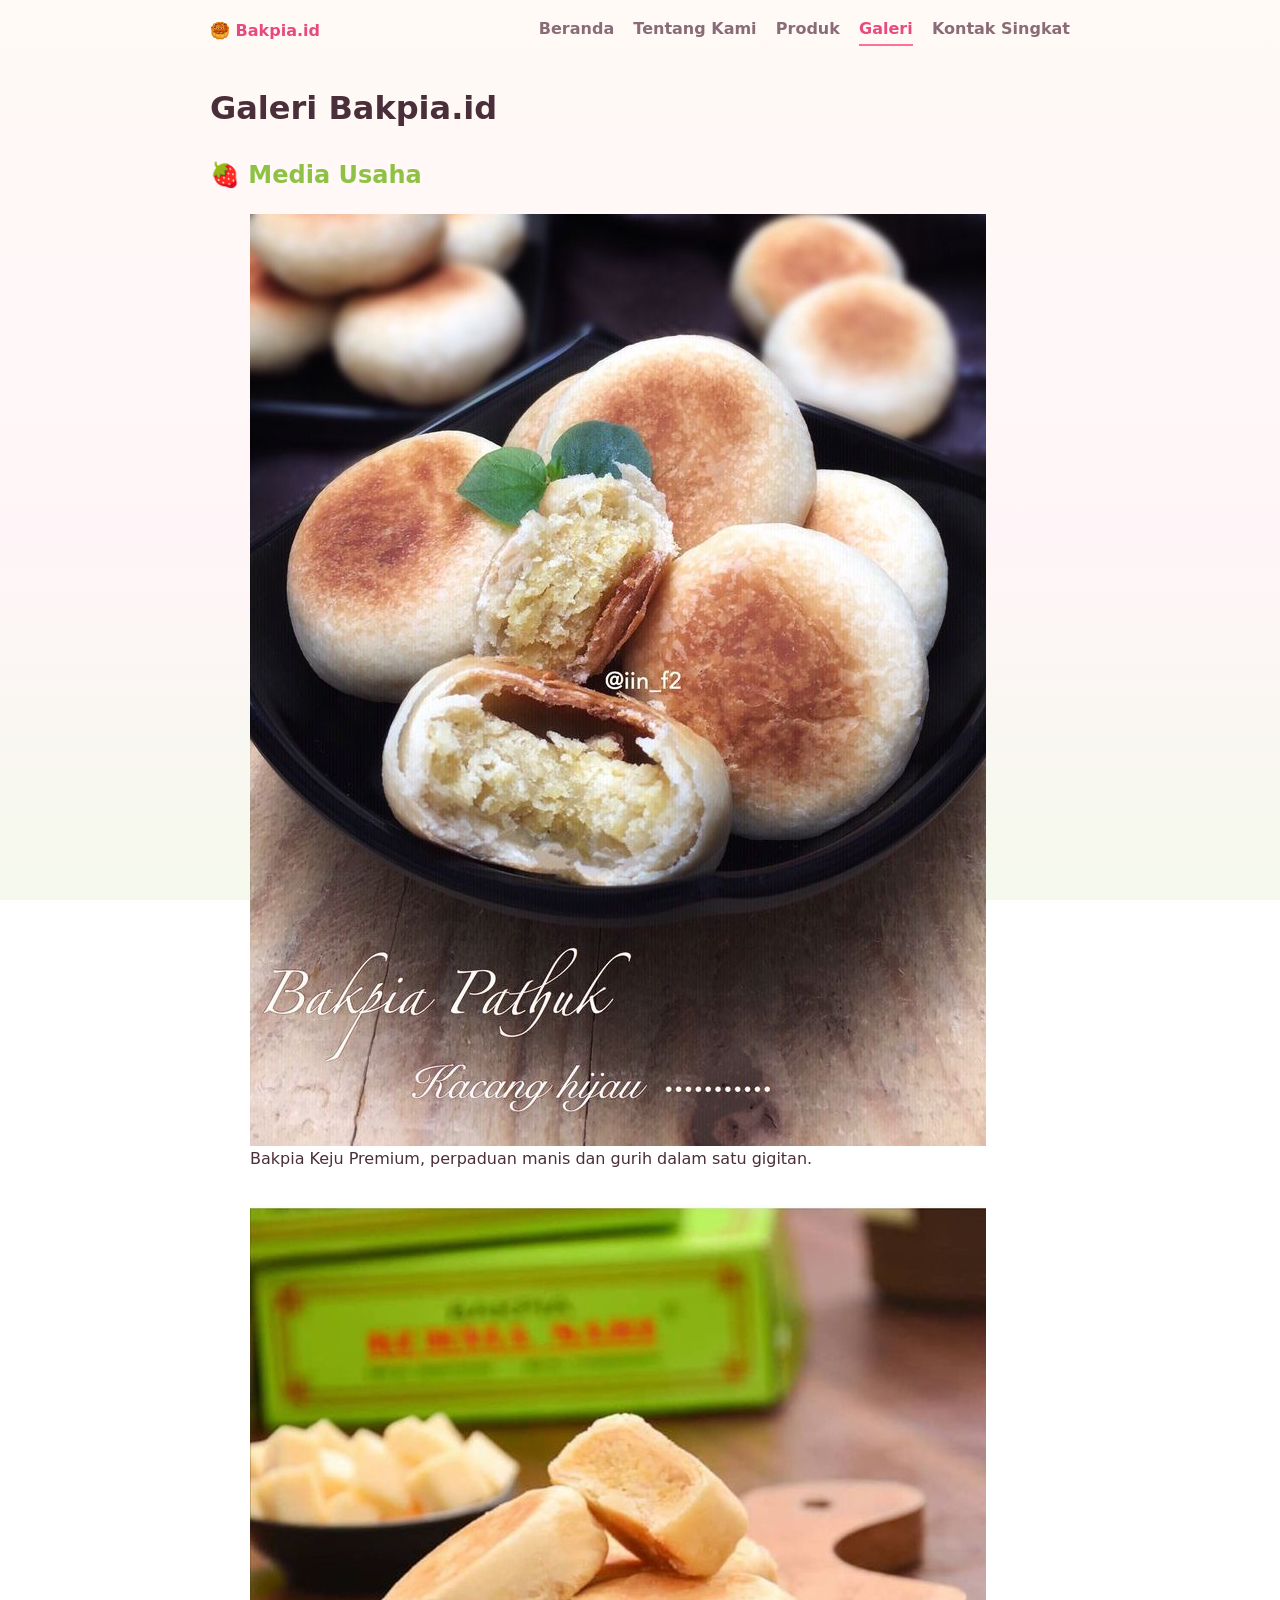
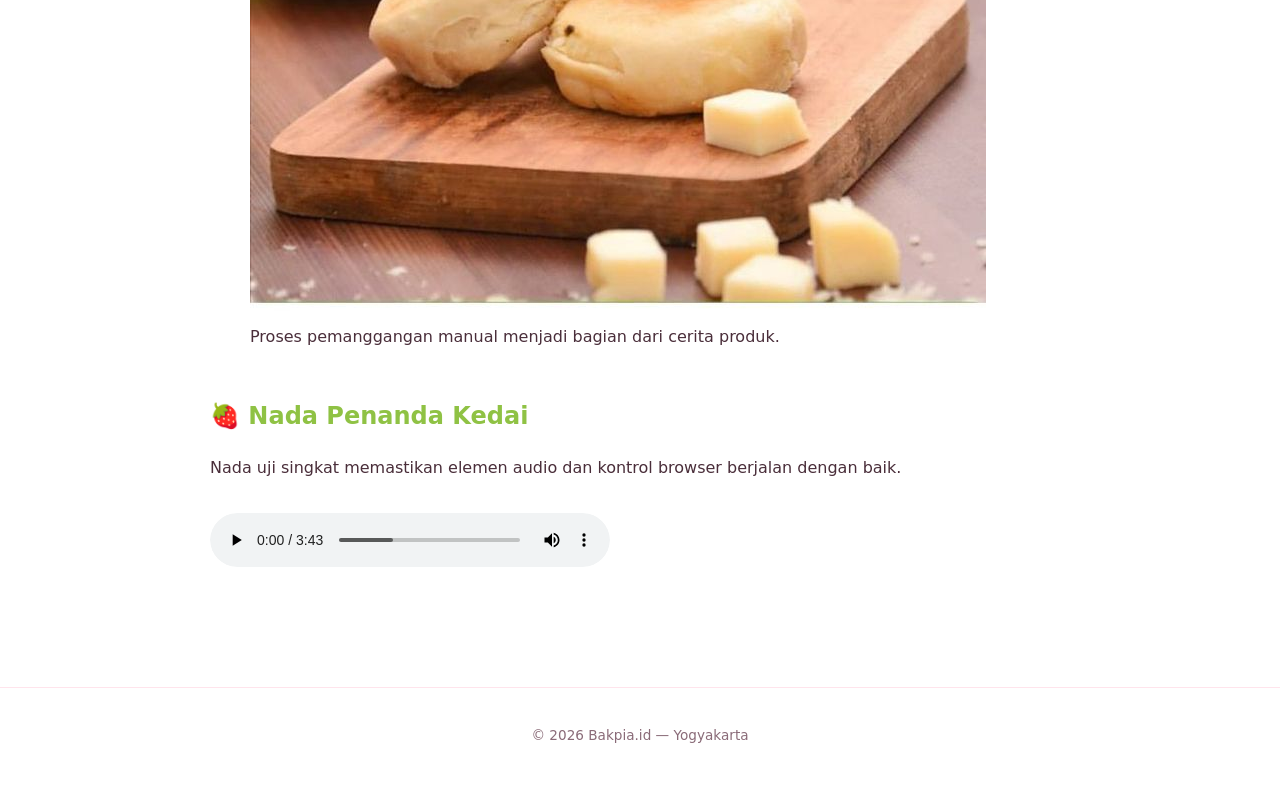
==== galeri.html @ c1c358f6 "p03" ====
<!doctype html>
<html lang="id">
  <head>
    <meta charset="utf-8" />
    <meta name="viewport" content="width=device-width, initial-scale=1" />
    <title>Galeri — Bakpia.id</title>
    <link rel="stylesheet" href="css/style.css" />
  </head>
  <body>
    <header>
      <a href="index.html" class="brand">🥮 Bakpia.id</a>
      <nav>
        <a href="index.html">Beranda</a>
        <a href="tentang.html">Tentang Kami</a>
        <a href="produk.html">Produk</a>
        <a href="galeri.html" class="aktif">Galeri</a>
        <a href="index.html#kontak-singkat">Kontak Singkat</a>
      </nav>
    </header>

    <main>
      <h1>Galeri Bakpia.id</h1>
      
      <section aria-labelledby="media-title">
        <h2 id="media-title">Media Usaha</h2>
        <div class="gallery-list">
         
          <figure class="media-card">
            <img 
              src="img/Bakpia Keju.jpg" 
              srcset="img/Bakpia Keju.jpg 480w, img/Bakpia Keju.jpg 800w"
              sizes="(max-width: 600px) 480px, 800px"
              alt="Bakpia Keju Premium dengan taburan keju melimpah" 
            />
            <figcaption>Bakpia Keju Premium, perpaduan manis dan gurih dalam satu gigitan.</figcaption>
          </figure>

          <figure class="media-card">
            <img src="img/Bakpia Kacang Hijau.jpg" alt="Bakpia varian keju dan kacang hijau" />
            <figcaption>Proses pemanggangan manual menjadi bagian dari cerita produk.</figcaption>
          </figure>

        </div>
      </section>

      <section aria-labelledby="audio-title">
        <h2 id="audio-title">Nada Penanda Kedai</h2>
        <p id="audio-note">Nada uji singkat memastikan elemen audio dan kontrol browser berjalan dengan baik.</p>
        <audio controls aria-describedby="audio-note" src="audio/M..mp3">
        </audio>
      </section>
    </main>

    <footer>
      <p>&copy; 2026 Bakpia.id — Yogyakarta</p>
    </footer>
    
    <script src="js/script.js"></script>
  </body>
</html>
---- css/style.css ----
/* ===== Base ===== */
* { box-sizing: border-box; }

html { scroll-behavior: smooth; }

body {
  margin: 0;
  font-family: system-ui, -apple-system, "Segoe UI", Roboto, sans-serif;
  line-height: 1.6;
  color: #4a2e3a;
  background: linear-gradient(180deg, #fffaf6, #fff5f8 60%, #f5f9ec);
  background-attachment: fixed;
}

img { max-width: 100%; display: block; }
a { color: inherit; text-decoration: none; }

/* ===== Header ===== */
header {
  display: flex;
  flex-wrap: wrap;
  justify-content: space-between;
  align-items: center;
  gap: 1rem;
  max-width: 900px;
  margin: auto;
  padding: 1rem 1.25rem;
}

.brand { font-weight: 800; color: #e84a7f; }

nav { display: flex; gap: 1.2rem; font-weight: 600; color: #8a6b78; }

nav a {
  padding-bottom: 2px;
  border-bottom: 2px solid transparent;
  transition: color 0.2s, border-color 0.2s;
}

nav a:hover { color: #e84a7f; }

nav a.aktif {
  color: #e84a7f;
  border-bottom-color: #ff6f9c;
}

/* ===== Layout ===== */
main {
  max-width: 900px;
  margin: auto;
  padding: 0 1.25rem 4rem;
}

section { margin-bottom: 3rem; }

h2 { color: #8fc244; }
h2::before { content: "🍓 "; }

/* ===== Hero ===== */
.hero {
  padding: 2.5rem 2rem;
  margin: 1rem 0 3rem;
  color: #fff;
  border-radius: 24px;
  background: linear-gradient(135deg, #ff8fb1, #ff6f9c 50%, #b0d86f);
  box-shadow: 0 18px 40px rgba(232, 74, 127, 0.25);
}

.hero h1 {
  margin: 0 0 0.5rem;
  font-size: clamp(1.5rem, 4vw, 2.1rem);
  line-height: 1.2;
}

.hero p { margin: 0 0 1.25rem; }

/* ===== Tombol Promo ===== */
button {
  padding: 0.75rem 1.5rem;
  font: inherit;
  font-weight: 800;
  font-size: 0.95rem;
  color: #e84a7f;
  background: #fff;
  border: 1.5px solid #ffabc4;
  border-radius: 999px;
  cursor: pointer;
  box-shadow: 0 8px 20px rgba(232, 74, 127, 0.15);
  transition: transform 0.15s, box-shadow 0.2s, background 0.2s;
}

button:hover {
  background: #ffe4ec;
  transform: translateY(-2px);
  box-shadow: 0 12px 26px rgba(232, 74, 127, 0.25);
}

button:active { transform: translateY(0); }

/* ===== Grid Produk (halaman index) ===== */
.grid {
  display: grid;
  gap: 1rem;
  grid-template-columns: repeat(3, 1fr);
}

article {
  padding: 1rem;
  background: #fff;
  border: 1.5px solid #ffe4ec;
  border-radius: 16px;
  box-shadow: 0 6px 16px rgba(232, 74, 127, 0.08);
}

article img {
  width: 100%;
  aspect-ratio: 1 / 1;
  object-fit: cover;
  border-radius: 12px;
  margin-bottom: 0.6rem;
}

article h3 { margin: 0 0 0.25rem; font-size: 1rem; }
article p { margin: 0; font-weight: 800; color: #e84a7f; }

/* ===== Kontak Singkat ===== */
.kontak {
  padding: 1.5rem;
  background: #fff;
  border: 1.5px dashed #ff6f9c;
  border-radius: 16px;
  scroll-margin-top: 90px;
}

.kontak ul { list-style: none; padding: 0; margin: 0; }
.kontak li { margin-bottom: 0.4rem; }

.kontak a {
  color: #e84a7f;
  font-weight: 700;
  border-bottom: 1px dashed #ff6f9c;
}

.foto { border-radius: 16px; margin-top: 1rem; }

/* ===== Kategori (halaman produk) ===== */
.kategori {
  list-style: none;
  padding: 0;
  margin: 0;
  display: flex;
  flex-wrap: wrap;
  gap: 0.6rem;
  justify-content: center;
}

.kategori li {
  padding: 0.5rem 1rem;
  font-weight: 700;
  font-size: 0.88rem;
  color: #4a7a2a;
  background: #eef7d9;
  border: 1.5px solid #c9e28a;
  border-radius: 999px;
  transition: background 0.2s, color 0.2s;
}

.kategori li:hover {
  background: #7fa04f;
  color: #fff;
}

/* ===== Tabel Harga (halaman produk) ===== */
.tabel-wrap {
  overflow-x: auto;
  background: #fff;
  border: 1.5px solid #ffe4ec;
  border-radius: 16px;
  box-shadow: 0 6px 16px rgba(232, 74, 127, 0.08);
  padding: 1rem;
}

table {
  width: 100%;
  border-collapse: collapse;
  font-size: 0.94rem;
}

caption {
  caption-side: top;
  text-align: left;
  padding: 0.5rem 0 1rem;
  font-weight: 700;
  color: #63823a;
}

th, td {
  padding: 0.85rem 1rem;
  text-align: left;
  border-bottom: 1px solid #f2e6ec;
  vertical-align: middle;
}

thead th {
  background: #ffe4ec;
  color: #b3336c;
  font-weight: 800;
  border-bottom: 2px solid #ffabc4;
  font-size: 0.85rem;
  letter-spacing: 0.03em;
  text-transform: uppercase;
}

tbody th {
  font-weight: 700;
  color: #4a2e3a;
  text-align: left;
}

tbody td { color: #8a6b78; }

tbody tr:hover { background: #fff8fb; }

tbody tr:last-child th,
tbody tr:last-child td { border-bottom: 0; }

/* ===== Figure (halaman galeri) ===== */
.figure {
  margin: 0;
  padding: 1rem;
  background: #fff;
  border: 1.5px solid #ffe4ec;
  border-radius: 16px;
  box-shadow: 0 6px 16px rgba(232, 74, 127, 0.08);
}

.figure img {
  width: 100%;
  aspect-ratio: 4 / 3;
  object-fit: cover;
  border-radius: 12px;
  margin-bottom: 0.75rem;
}

.figure figcaption {
  font-size: 0.9rem;
  color: #6a4b58;
  line-height: 1.5;
}

/* ===== Audio (halaman galeri) ===== */
audio {
  width: 100%;
  max-width: 400px;
  margin-top: 1rem;
  border-radius: 999px;
}

/* ===== Footer ===== */
footer {
  text-align: center;
  padding: 1.5rem;
  font-size: 0.85rem;
  color: #8a6b78;
  border-top: 1px solid #ffe4ec;
}

/* ===== Focus keyboard ===== */
a:focus-visible,
button:focus-visible {
  outline: 3px solid #ff6f9c;
  outline-offset: 3px;
  border-radius: 6px;
}

/* ===== Responsif ===== */
@media (max-width: 720px) {
  .grid { grid-template-columns: 1fr; }
}
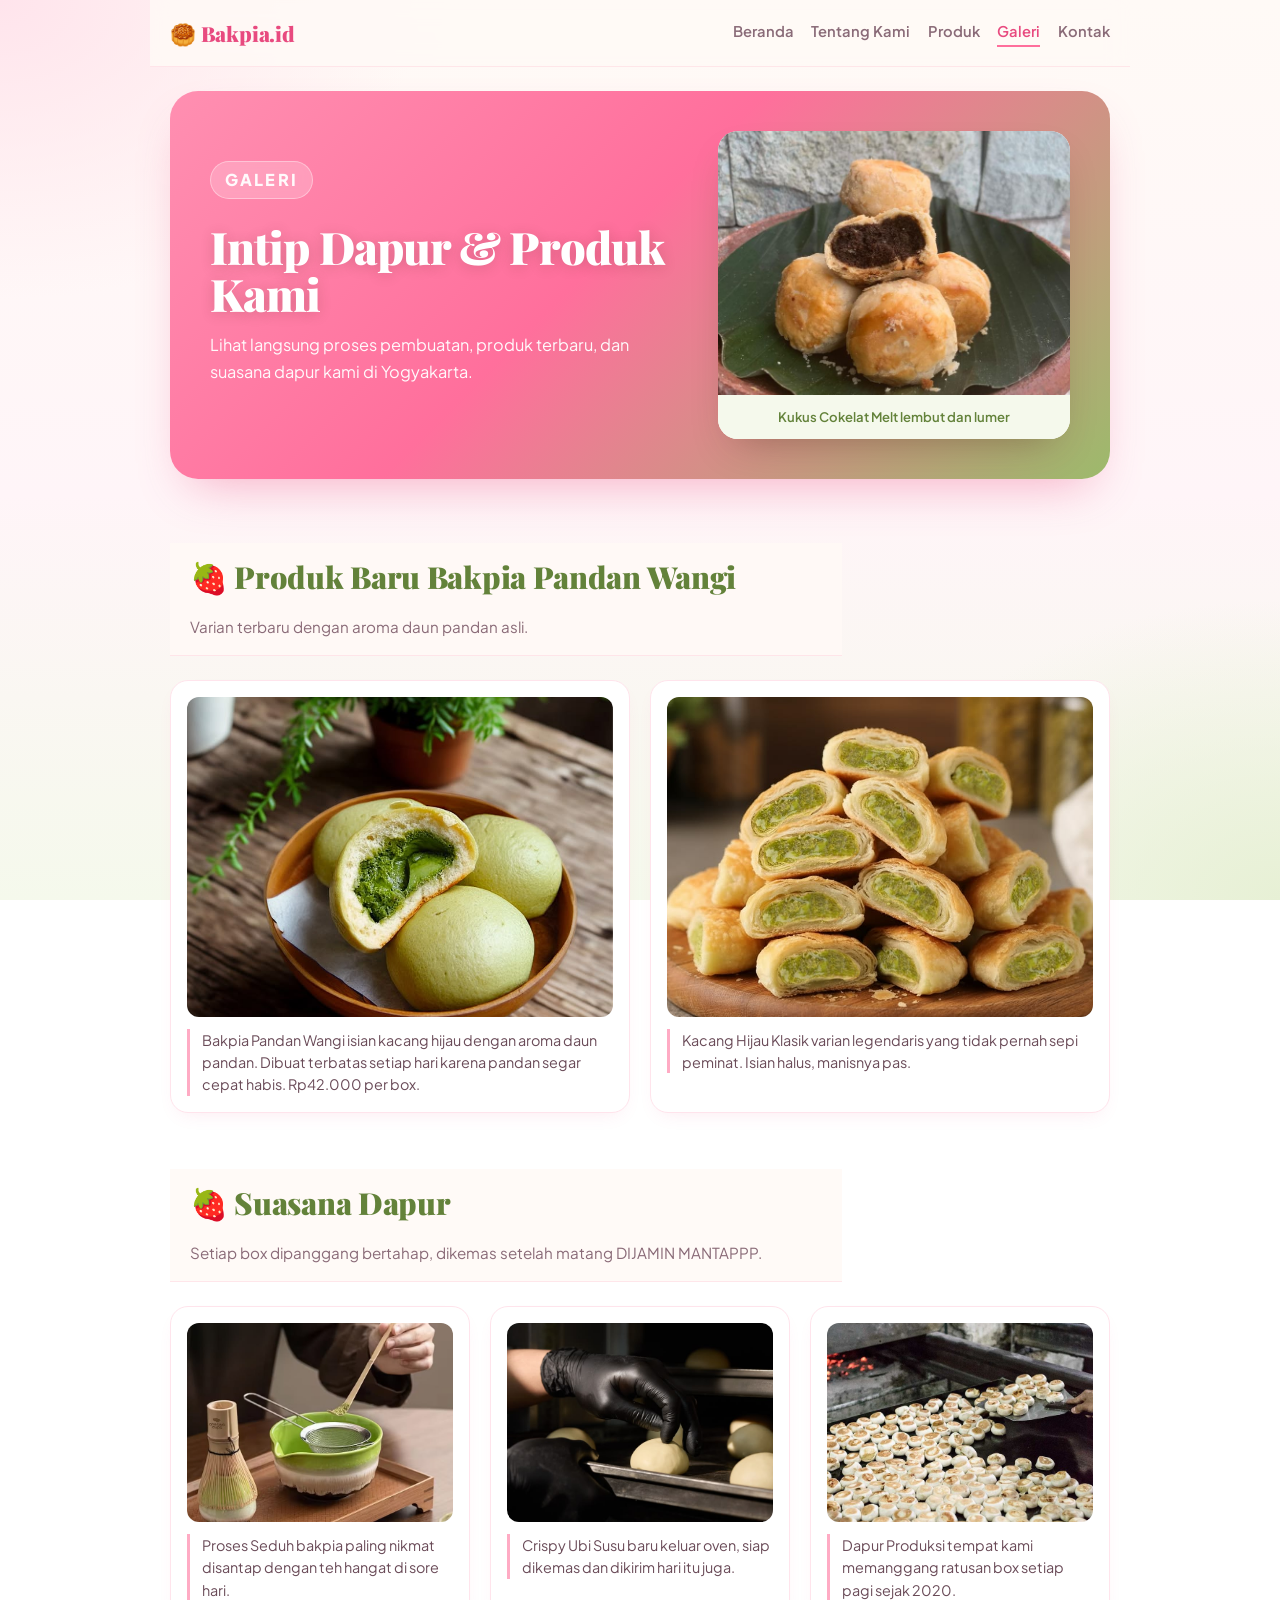
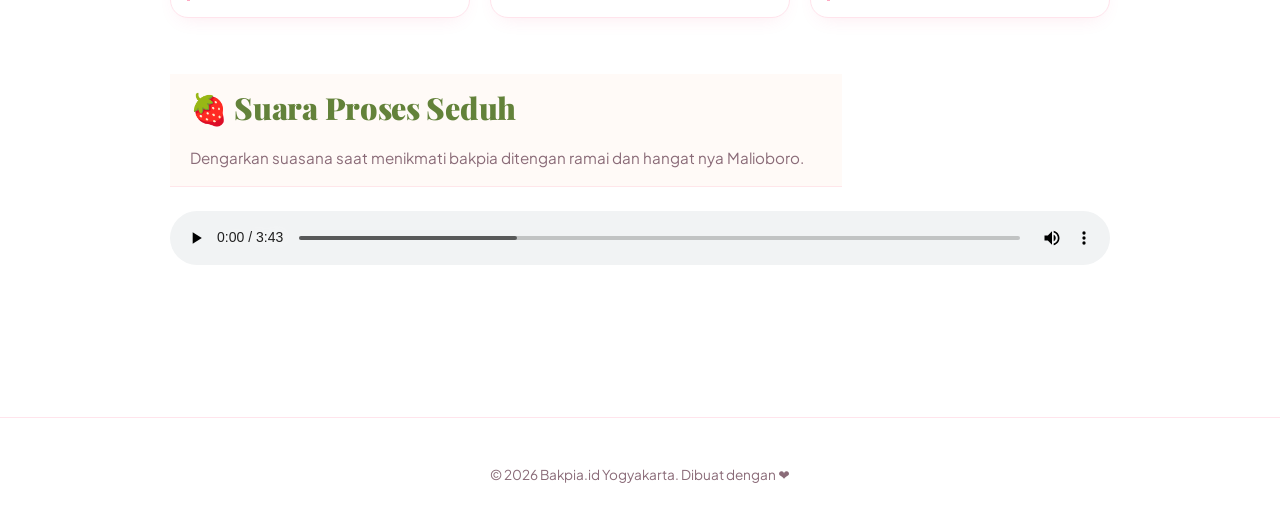
==== commit 62a9bbb4: "tugas individu" ====
--- a/galeri.html
+++ b/galeri.html
@@ -4,57 +4,115 @@
     <meta charset="utf-8" />
     <meta name="viewport" content="width=device-width, initial-scale=1" />
     <title>Galeri — Bakpia.id</title>
+    <link rel="preconnect" href="https://fonts.googleapis.com" />
+    <link rel="preconnect" href="https://fonts.gstatic.com" crossorigin />
+    <link href="https://fonts.googleapis.com/css2?family=Playfair+Display:wght@700;900&family=Plus+Jakarta+Sans:wght@400;600;800&display=swap" rel="stylesheet" />
     <link rel="stylesheet" href="css/style.css" />
   </head>
   <body>
     <header>
       <a href="index.html" class="brand">🥮 Bakpia.id</a>
-      <nav>
+      <nav aria-label="Navigasi utama">
         <a href="index.html">Beranda</a>
         <a href="tentang.html">Tentang Kami</a>
         <a href="produk.html">Produk</a>
         <a href="galeri.html" class="aktif">Galeri</a>
-        <a href="index.html#kontak-singkat">Kontak Singkat</a>
+        <a href="kontak.html">Kontak</a>
       </nav>
     </header>
 
     <main>
-      <h1>Galeri Bakpia.id</h1>
-      
-      <section aria-labelledby="media-title">
-        <h2 id="media-title">Media Usaha</h2>
-        <div class="gallery-list">
-         
-          <figure class="media-card">
-            <img 
-              src="img/Bakpia Keju.jpg" 
-              srcset="img/Bakpia Keju.jpg 480w, img/Bakpia Keju.jpg 800w"
-              sizes="(max-width: 600px) 480px, 800px"
-              alt="Bakpia Keju Premium dengan taburan keju melimpah" 
-            />
-            <figcaption>Bakpia Keju Premium, perpaduan manis dan gurih dalam satu gigitan.</figcaption>
+      <section class="hero">
+        <div class="hero-copy">
+          <p class="eyebrow">Galeri</p>
+          <h1>Intip Dapur &amp; Produk Kami</h1>
+          <p>
+            Lihat langsung proses pembuatan, produk terbaru, dan suasana
+            dapur kami di Yogyakarta.
+          </p>
+        </div>
+        <figure class="hero-photo">
+          <img src="img/Bakpia Coklat.jpg" alt="Bakpia kukus cokelat melt" />
+          <figcaption>Kukus Cokelat Melt lembut dan lumer</figcaption>
+        </figure>
+      </section>
+
+      <section>
+        <header class="section-head">
+          <h2>Produk Baru Bakpia Pandan Wangi</h2>
+          <p>Varian terbaru dengan aroma daun pandan asli.</p>
+        </header>
+
+        <div class="grid">
+          <figure class="figure">
+            <img src="img/Bakpia Pandan.jpg" alt="Bakpia pandan wangi dengan isian kacang hijau, disajikan di piring kecil" />
+            <figcaption>
+              Bakpia Pandan Wangi isian kacang hijau dengan aroma daun
+              pandan. Dibuat terbatas setiap hari karena pandan segar
+              cepat habis. Rp42.000 per box.
+            </figcaption>
           </figure>
 
-          <figure class="media-card">
-            <img src="img/Bakpia Kacang Hijau.jpg" alt="Bakpia varian keju dan kacang hijau" />
-            <figcaption>Proses pemanggangan manual menjadi bagian dari cerita produk.</figcaption>
+          <figure class="figure">
+            <img src="img/Bakpia Kcang Ijo.jpg" alt="Bakpia kacang hijau klasik" />
+            <figcaption>
+              Kacang Hijau Klasik varian legendaris yang tidak pernah
+              sepi peminat. Isian halus, manisnya pas.
+            </figcaption>
           </figure>
-
         </div>
       </section>
 
-      <section aria-labelledby="audio-title">
-        <h2 id="audio-title">Nada Penanda Kedai</h2>
-        <p id="audio-note">Nada uji singkat memastikan elemen audio dan kontrol browser berjalan dengan baik.</p>
-        <audio controls aria-describedby="audio-note" src="audio/M..mp3">
+      <section>
+        <header class="section-head">
+          <h2>Suasana Dapur</h2>
+          <p>Setiap box dipanggang bertahap, dikemas setelah matang DIJAMIN MANTAPPP.</p>
+        </header>
+
+        <div class="grid">
+          <figure class="figure">
+            <img src="img/POM Matcha Set V1 3pcs Chasen Chashaku Bamboo 3in1 Lengkap Sendok Aduk Whisk Peralatan Bikin Buat.jpg" alt="Ilustrasi proses menyeduh teh hijau untuk menemani bakpia" />
+            <figcaption>
+              Proses Seduh bakpia paling nikmat disantap dengan teh
+              hangat di sore hari.
+            </figcaption>
+          </figure>
+
+          <figure class="figure">
+            <img src="img/74027987622374014.jpg" alt="Bakpia crispy ubi susu" />
+            <figcaption>
+              Crispy Ubi Susu baru keluar oven, siap dikemas dan
+              dikirim hari itu juga.
+            </figcaption>
+          </figure>
+
+          <figure class="figure">
+            <img src="img/8 Interesting Things to Do & See in Yogyakarta, Indonesia _ Urban Pixxels.jpg" alt="Dapur produksi Bakpia.id" />
+            <figcaption>
+              Dapur Produksi tempat kami memanggang ratusan box
+              setiap pagi sejak 2020.
+            </figcaption>
+          </figure>
+        </div>
+      </section>
+
+      <section>
+        <header class="section-head">
+          <h2>Suara Proses Seduh</h2>
+          <p>Dengarkan suasana saat menikmati bakpia ditengan ramai dan hangat nya Malioboro.</p>
+        </header>
+        <audio controls preload="metadata">
+          <source src="audio/M..mp3" type="audio/mpeg" />
+          Browser kamu tidak mendukung elemen audio. Kamu bisa
+          <a href="assets/audio/proses-seduh.mp3">mengunduh berkas audio ini</a>.
         </audio>
       </section>
     </main>
 
     <footer>
-      <p>&copy; 2026 Bakpia.id — Yogyakarta</p>
+      <p>&copy; 2026 Bakpia.id Yogyakarta. Dibuat dengan ❤️</p>
     </footer>
-    
+
     <script src="js/script.js"></script>
   </body>
 </html>
--- a/css/style.css
+++ b/css/style.css
@@ -1,3 +1,9 @@
+/* =========================================================
+   Bakpia.id — Pink & Matcha Cute
+   ========================================================= */
+
+@import url('https://fonts.googleapis.com/css2?family=Playfair+Display:wght@700;900&family=Plus+Jakarta+Sans:wght@400;600;800&display=swap');
+
 /* ===== Base ===== */
 * { box-sizing: border-box; }
 
@@ -5,11 +11,16 @@
 
 body {
   margin: 0;
-  font-family: system-ui, -apple-system, "Segoe UI", Roboto, sans-serif;
-  line-height: 1.6;
+  font-family: "Plus Jakarta Sans", system-ui, -apple-system, "Segoe UI", Roboto, sans-serif;
+  font-size: 16px;
+  line-height: 1.65;
   color: #4a2e3a;
-  background: linear-gradient(180deg, #fffaf6, #fff5f8 60%, #f5f9ec);
+  background:
+    radial-gradient(700px 500px at 0% 0%, #ffe4ec, transparent 60%),
+    radial-gradient(700px 500px at 100% 100%, #e7f0d5, transparent 60%),
+    linear-gradient(180deg, #fffaf6, #fff5f8 55%, #f5f9ec);
   background-attachment: fixed;
+  -webkit-font-smoothing: antialiased;
 }
 
 img { max-width: 100%; display: block; }
@@ -17,19 +28,39 @@
 
 /* ===== Header ===== */
 header {
+  position: sticky;
+  top: 0;
+  z-index: 30;
   display: flex;
   flex-wrap: wrap;
   justify-content: space-between;
   align-items: center;
-  gap: 1rem;
-  max-width: 900px;
+  gap: 0.75rem 1rem;
+  max-width: 980px;
   margin: auto;
   padding: 1rem 1.25rem;
-}
-
-.brand { font-weight: 800; color: #e84a7f; }
-
-nav { display: flex; gap: 1.2rem; font-weight: 600; color: #8a6b78; }
+  background: rgba(255, 250, 246, 0.85);
+  backdrop-filter: blur(10px);
+  -webkit-backdrop-filter: blur(10px);
+  border-bottom: 1px solid rgba(255, 171, 196, 0.25);
+}
+
+.brand {
+  font-family: "Playfair Display", serif;
+  font-weight: 900;
+  font-size: 1.3rem;
+  color: #e84a7f;
+  letter-spacing: -0.01em;
+}
+
+nav {
+  display: flex;
+  flex-wrap: wrap;
+  gap: 1.1rem;
+  font-weight: 600;
+  font-size: 0.92rem;
+  color: #8a6b78;
+}
 
 nav a {
   padding-bottom: 2px;
@@ -46,104 +77,237 @@
 
 /* ===== Layout ===== */
 main {
-  max-width: 900px;
+  max-width: 980px;
   margin: auto;
   padding: 0 1.25rem 4rem;
 }
 
-section { margin-bottom: 3rem; }
-
-h2 { color: #8fc244; }
-h2::before { content: "🍓 "; }
+section { margin-bottom: 3.5rem; }
+
+.section-head {
+  max-width: 42rem;
+  margin: 0 0 1.5rem;
+}
+
+.section-head h2 {
+  margin: 0 0 0.4rem;
+  font-family: "Playfair Display", serif;
+  font-weight: 900;
+  font-size: clamp(1.4rem, 3.5vw, 1.9rem);
+  line-height: 1.2;
+  color: #63823a;
+  letter-spacing: -0.01em;
+}
+
+.section-head h2::before { content: "🍓 "; }
+
+.section-head p {
+  margin: 0;
+  color: #8a6b78;
+  font-size: 0.95rem;
+}
 
 /* ===== Hero ===== */
 .hero {
-  padding: 2.5rem 2rem;
-  margin: 1rem 0 3rem;
+  display: grid;
+  gap: 1.5rem;
+  align-items: center;
+  margin: 1.5rem 0 4rem;
+  padding: 2rem;
+  border-radius: 28px;
+  background: linear-gradient(135deg, #ff8fb1 0%, #ff6f9c 45%, #9cba6b 100%);
   color: #fff;
-  border-radius: 24px;
-  background: linear-gradient(135deg, #ff8fb1, #ff6f9c 50%, #b0d86f);
-  box-shadow: 0 18px 40px rgba(232, 74, 127, 0.25);
+  box-shadow: 0 22px 50px -20px rgba(232, 74, 127, 0.45);
+  overflow: hidden;
+}
+
+.eyebrow {
+  display: inline-block;
+  margin: 0 0 0.9rem;
+  padding: 0.3rem 0.85rem;
+  font-size: 0.72rem;
+  font-weight: 800;
+  letter-spacing: 0.14em;
+  text-transform: uppercase;
+  color: #fff;
+  background: rgba(255, 255, 255, 0.22);
+  border: 1px solid rgba(255, 255, 255, 0.4);
+  border-radius: 999px;
+  backdrop-filter: blur(6px);
 }
 
 .hero h1 {
-  margin: 0 0 0.5rem;
-  font-size: clamp(1.5rem, 4vw, 2.1rem);
-  line-height: 1.2;
-}
-
-.hero p { margin: 0 0 1.25rem; }
-
-/* ===== Tombol Promo ===== */
+  margin: 0 0 0.9rem;
+  font-family: "Playfair Display", serif;
+  font-weight: 900;
+  font-size: clamp(1.9rem, 5vw, 2.8rem);
+  line-height: 1.05;
+  letter-spacing: -0.02em;
+  text-shadow: 0 2px 14px rgba(74, 38, 24, 0.2);
+}
+
+.hero-copy p {
+  margin: 0 0 1.5rem;
+  max-width: 46ch;
+  font-size: 1.02rem;
+  opacity: 0.96;
+}
+
+.hero-photo {
+  margin: 0;
+  border-radius: 20px;
+  overflow: hidden;
+  background: #fff;
+  box-shadow: 0 18px 40px -18px rgba(74, 38, 24, 0.4);
+}
+
+.hero-photo img {
+  width: 100%;
+  aspect-ratio: 4 / 3;
+  object-fit: cover;
+}
+
+.hero-photo figcaption {
+  padding: 0.7rem 1rem;
+  font-size: 0.82rem;
+  font-weight: 600;
+  color: #63823a;
+  background: #f5f9ec;
+  text-align: center;
+}
+
+/* ===== Tombol umum ===== */
 button {
+  display: inline-flex;
+  align-items: center;
+  gap: 0.5rem;
   padding: 0.75rem 1.5rem;
   font: inherit;
   font-weight: 800;
   font-size: 0.95rem;
   color: #e84a7f;
   background: #fff;
-  border: 1.5px solid #ffabc4;
+  border: 0;
   border-radius: 999px;
   cursor: pointer;
-  box-shadow: 0 8px 20px rgba(232, 74, 127, 0.15);
+  box-shadow: 0 10px 24px rgba(0, 0, 0, 0.15);
   transition: transform 0.15s, box-shadow 0.2s, background 0.2s;
 }
 
 button:hover {
-  background: #ffe4ec;
   transform: translateY(-2px);
-  box-shadow: 0 12px 26px rgba(232, 74, 127, 0.25);
+  background: #fff5f8;
+  box-shadow: 0 14px 30px rgba(0, 0, 0, 0.22);
 }
 
 button:active { transform: translateY(0); }
 
-/* ===== Grid Produk (halaman index) ===== */
+/* ===== Grid Produk ===== */
 .grid {
   display: grid;
-  gap: 1rem;
-  grid-template-columns: repeat(3, 1fr);
+  gap: 1.25rem;
+  grid-template-columns: repeat(auto-fit, minmax(230px, 1fr));
 }
 
 article {
+  display: flex;
+  flex-direction: column;
   padding: 1rem;
   background: #fff;
   border: 1.5px solid #ffe4ec;
-  border-radius: 16px;
-  box-shadow: 0 6px 16px rgba(232, 74, 127, 0.08);
+  border-radius: 18px;
+  box-shadow: 0 8px 20px -10px rgba(232, 74, 127, 0.15);
+  transition: transform 0.2s, box-shadow 0.2s;
+}
+
+article:hover {
+  transform: translateY(-3px);
+  box-shadow: 0 14px 28px -14px rgba(232, 74, 127, 0.3);
 }
 
 article img {
   width: 100%;
-  aspect-ratio: 1 / 1;
+  aspect-ratio: 4 / 3;
   object-fit: cover;
   border-radius: 12px;
-  margin-bottom: 0.6rem;
-}
-
-article h3 { margin: 0 0 0.25rem; font-size: 1rem; }
-article p { margin: 0; font-weight: 800; color: #e84a7f; }
+  margin-bottom: 0.75rem;
+}
+
+article h3 {
+  margin: 0 0 0.3rem;
+  font-family: "Playfair Display", serif;
+  font-weight: 700;
+  font-size: 1.15rem;
+  color: #4a2e3a;
+  letter-spacing: -0.005em;
+}
+
+article .desc {
+  margin: 0 0 0.75rem;
+  font-size: 0.9rem;
+  color: #8a6b78;
+  line-height: 1.55;
+}
+
+article .harga {
+  margin: auto 0 0;
+  padding-top: 0.75rem;
+  border-top: 1px dashed #ffe4ec;
+  font-weight: 800;
+  font-size: 1.05rem;
+  color: #e84a7f;
+}
+
+article .harga span {
+  font-weight: 500;
+  font-size: 0.8rem;
+  color: #8a6b78;
+}
 
 /* ===== Kontak Singkat ===== */
 .kontak {
-  padding: 1.5rem;
+  padding: 2rem 1.75rem;
   background: #fff;
   border: 1.5px dashed #ff6f9c;
-  border-radius: 16px;
+  border-radius: 20px;
   scroll-margin-top: 90px;
 }
 
-.kontak ul { list-style: none; padding: 0; margin: 0; }
-.kontak li { margin-bottom: 0.4rem; }
+.kontak ul {
+  list-style: none;
+  padding: 0;
+  margin: 0;
+}
+
+.kontak li {
+  padding: 0.5rem 0;
+  border-bottom: 1px dashed rgba(232, 74, 127, 0.18);
+  font-size: 0.95rem;
+  color: #6a4b58;
+}
+
+.kontak li:last-child { border-bottom: 0; }
 
 .kontak a {
   color: #e84a7f;
   font-weight: 700;
-  border-bottom: 1px dashed #ff6f9c;
-}
-
-.foto { border-radius: 16px; margin-top: 1rem; }
-
-/* ===== Kategori (halaman produk) ===== */
+  border-bottom: 1px solid #ffabc4;
+  transition: color 0.2s, border-color 0.2s;
+}
+
+.kontak a:hover {
+  color: #63823a;
+  border-bottom-color: #7fa04f;
+}
+
+/* ===== Foto umum ===== */
+.foto {
+  border-radius: 18px;
+  margin-top: 1rem;
+  box-shadow: 0 12px 28px -14px rgba(232, 74, 127, 0.25);
+}
+
+/* ===== Kategori ===== */
 .kategori {
   list-style: none;
   padding: 0;
@@ -151,7 +315,6 @@
   display: flex;
   flex-wrap: wrap;
   gap: 0.6rem;
-  justify-content: center;
 }
 
 .kategori li {
@@ -168,34 +331,38 @@
 .kategori li:hover {
   background: #7fa04f;
   color: #fff;
-}
-
-/* ===== Tabel Harga (halaman produk) ===== */
+  border-color: #7fa04f;
+}
+
+/* ===== Tabel ===== */
 .tabel-wrap {
   overflow-x: auto;
   background: #fff;
   border: 1.5px solid #ffe4ec;
-  border-radius: 16px;
-  box-shadow: 0 6px 16px rgba(232, 74, 127, 0.08);
+  border-radius: 18px;
   padding: 1rem;
+  -webkit-overflow-scrolling: touch;
 }
 
 table {
   width: 100%;
+  min-width: 460px;
   border-collapse: collapse;
   font-size: 0.94rem;
 }
 
 caption {
   caption-side: top;
+  padding: 0.5rem 0 1rem;
   text-align: left;
-  padding: 0.5rem 0 1rem;
+  font-family: "Playfair Display", serif;
   font-weight: 700;
+  font-size: 1.05rem;
   color: #63823a;
 }
 
 th, td {
-  padding: 0.85rem 1rem;
+  padding: 0.8rem 1rem;
   text-align: left;
   border-bottom: 1px solid #f2e6ec;
   vertical-align: middle;
@@ -205,10 +372,10 @@
   background: #ffe4ec;
   color: #b3336c;
   font-weight: 800;
+  font-size: 0.82rem;
+  letter-spacing: 0.05em;
+  text-transform: uppercase;
   border-bottom: 2px solid #ffabc4;
-  font-size: 0.85rem;
-  letter-spacing: 0.03em;
-  text-transform: uppercase;
 }
 
 tbody th {
@@ -218,20 +385,19 @@
 }
 
 tbody td { color: #8a6b78; }
-
 tbody tr:hover { background: #fff8fb; }
 
 tbody tr:last-child th,
 tbody tr:last-child td { border-bottom: 0; }
 
-/* ===== Figure (halaman galeri) ===== */
+/* ===== Figure ===== */
 .figure {
   margin: 0;
   padding: 1rem;
   background: #fff;
   border: 1.5px solid #ffe4ec;
-  border-radius: 16px;
-  box-shadow: 0 6px 16px rgba(232, 74, 127, 0.08);
+  border-radius: 18px;
+  box-shadow: 0 8px 20px -10px rgba(232, 74, 127, 0.15);
 }
 
 .figure img {
@@ -245,35 +411,315 @@
 .figure figcaption {
   font-size: 0.9rem;
   color: #6a4b58;
-  line-height: 1.5;
-}
-
-/* ===== Audio (halaman galeri) ===== */
+  line-height: 1.55;
+  padding-left: 0.75rem;
+  border-left: 3px solid #ffabc4;
+}
+
+/* ===== Audio ===== */
 audio {
+  display: block;
   width: 100%;
-  max-width: 400px;
+  max-width: 100%;
   margin-top: 1rem;
+}
+
+/* ===== Form Kontak ===== */
+.kontak-section {
+  max-width: 640px;
+  margin: 0 auto;
+}
+
+.form-card {
+  position: relative;
+  padding: 2rem 1.75rem;
+  background: #fff;
+  border: 1.5px solid #ffe4ec;
+  border-radius: 22px;
+  box-shadow: 0 20px 40px -22px rgba(232, 74, 127, 0.3);
+  overflow: hidden;
+}
+
+.form-card::before {
+  content: "";
+  position: absolute;
+  top: 0;
+  left: 0;
+  right: 0;
+  height: 6px;
+  background: linear-gradient(90deg, #ff8fb1 0%, #ff6f9c 40%, #b0d86f 100%);
+}
+
+.form-card-head {
+  margin-bottom: 1.75rem;
+  padding-bottom: 1.25rem;
+  border-bottom: 1.5px dashed #ffe4ec;
+}
+
+.form-badge {
+  display: inline-block;
+  margin-bottom: 0.75rem;
+  padding: 0.3rem 0.8rem;
+  font-size: 0.7rem;
+  font-weight: 800;
+  letter-spacing: 0.14em;
+  text-transform: uppercase;
+  color: #63823a;
+  background: #eef7d9;
   border-radius: 999px;
 }
+
+.form-card-head h2 {
+  margin: 0 0 0.5rem;
+  font-family: "Playfair Display", serif;
+  font-weight: 900;
+  font-size: clamp(1.35rem, 3vw, 1.7rem);
+  line-height: 1.2;
+  color: #4a2e3a;
+}
+
+.form-card-head h2::before { content: none; }
+
+.form-card-head p {
+  margin: 0;
+  font-size: 0.92rem;
+  color: #8a6b78;
+}
+
+.wajib { color: #e84a7f; font-weight: 800; }
+
+.form-kontak .field {
+  margin-bottom: 1.15rem;
+  padding: 0;
+  border: 0;
+}
+
+.form-kontak .field > label,
+.form-kontak .field > legend {
+  display: flex;
+  align-items: baseline;
+  justify-content: space-between;
+  gap: 0.5rem;
+  margin-bottom: 0.5rem;
+  font-size: 0.85rem;
+  font-weight: 800;
+  color: #4a2e3a;
+}
+
+.input-wrap {
+  position: relative;
+  display: flex;
+  align-items: center;
+}
+
+.input-icon {
+  position: absolute;
+  left: 0.85rem;
+  display: inline-grid;
+  place-items: center;
+  width: 22px;
+  height: 22px;
+  font-size: 0.95rem;
+  pointer-events: none;
+  z-index: 1;
+}
+
+.input-icon.top-align { top: 0.85rem; }
+
+.input-wrap input[type="text"],
+.input-wrap input[type="email"],
+.input-wrap input[type="tel"],
+.input-wrap textarea {
+  width: 100%;
+  padding: 0.8rem 1rem 0.8rem 2.75rem;
+  font: inherit;
+  font-size: 0.95rem;
+  color: #4a2e3a;
+  background: #fffaf6;
+  border: 1.5px solid #ffe4ec;
+  border-radius: 12px;
+  transition: border-color 0.2s, box-shadow 0.2s;
+}
+
+.input-wrap input:focus,
+.input-wrap textarea:focus {
+  outline: none;
+  background: #fff;
+  border-color: #ff6f9c;
+  box-shadow: 0 0 0 4px rgba(255, 111, 156, 0.15);
+}
+
+.input-wrap textarea {
+  resize: vertical;
+  min-height: 110px;
+  font-family: inherit;
+}
+
+.help {
+  display: block;
+  margin-top: 0.4rem;
+  padding-left: 0.25rem;
+  font-size: 0.78rem;
+  font-style: italic;
+  color: #8a6b78;
+}
+
+.field-waktu { border: 0; padding: 0; margin: 0 0 1.15rem; }
+
+.field-waktu > legend {
+  display: flex;
+  justify-content: space-between;
+  width: 100%;
+  margin-bottom: 0.65rem;
+  padding: 0;
+  font-size: 0.85rem;
+  font-weight: 800;
+  color: #4a2e3a;
+}
+
+.legend-hint {
+  font-size: 0.75rem;
+  font-weight: 600;
+  font-style: italic;
+  color: #8a6b78;
+}
+
+.chip-row {
+  display: grid;
+  grid-template-columns: repeat(2, 1fr);
+  gap: 0.6rem;
+}
+
+.chip {
+  position: relative;
+  display: flex;
+  align-items: center;
+  gap: 0.65rem;
+  padding: 0.75rem 0.85rem;
+  background: #fffaf6;
+  border: 1.5px solid #ffe4ec;
+  border-radius: 14px;
+  cursor: pointer;
+  transition: border-color 0.2s, background 0.2s;
+}
+
+.chip:hover { border-color: #ffc9d9; background: #fff; }
+
+.chip input[type="radio"] {
+  position: absolute;
+  opacity: 0;
+  width: 1px;
+  height: 1px;
+  pointer-events: none;
+}
+
+.chip-icon {
+  display: inline-grid;
+  place-items: center;
+  width: 34px;
+  height: 34px;
+  flex-shrink: 0;
+  font-size: 1.05rem;
+  background: #fff;
+  border: 1.5px solid #ffe4ec;
+  border-radius: 50%;
+}
+
+.chip-text { display: flex; flex-direction: column; gap: 0.05rem; line-height: 1.2; }
+.chip-text strong { font-size: 0.92rem; font-weight: 800; color: #4a2e3a; }
+.chip-text small { font-size: 0.75rem; color: #8a6b78; }
+
+.chip input[type="radio"]:checked ~ .chip-icon {
+  background: linear-gradient(135deg, #ff8fb1, #e84a7f);
+  border-color: #e84a7f;
+}
+
+.chip:has(input[type="radio"]:checked) {
+  background: #fff5f8;
+  border-color: #ff6f9c;
+  box-shadow: 0 0 0 3px rgba(255, 111, 156, 0.15);
+}
+
+.submit-btn {
+  width: 100%;
+  display: inline-flex;
+  align-items: center;
+  justify-content: center;
+  gap: 0.6rem;
+  padding: 0.95rem 1.5rem;
+  margin-top: 0.5rem;
+  font: inherit;
+  font-weight: 800;
+  font-size: 1rem;
+  color: #fff;
+  background: linear-gradient(135deg, #ff8fb1, #e84a7f);
+  border: 0;
+  border-radius: 14px;
+  cursor: pointer;
+  box-shadow: 0 12px 26px -10px rgba(232, 74, 127, 0.55);
+  transition: transform 0.15s, filter 0.2s;
+}
+
+.submit-btn:hover { transform: translateY(-2px); filter: brightness(1.06); }
+
+.preview {
+  margin: 1.25rem 0 0;
+  padding: 0.9rem 1.1rem;
+  font-size: 0.92rem;
+  color: #4a7a2a;
+  background: #eef7d9;
+  border: 1.5px solid #c9e28a;
+  border-radius: 12px;
+  text-align: center;
+}
+
+.preview:empty { display: none; }
 
 /* ===== Footer ===== */
 footer {
+  margin-top: 2rem;
+  padding: 2rem 1.25rem;
   text-align: center;
-  padding: 1.5rem;
   font-size: 0.85rem;
   color: #8a6b78;
   border-top: 1px solid #ffe4ec;
 }
 
-/* ===== Focus keyboard ===== */
+/* ===== Focus ===== */
 a:focus-visible,
-button:focus-visible {
+button:focus-visible,
+input:focus-visible,
+textarea:focus-visible {
   outline: 3px solid #ff6f9c;
   outline-offset: 3px;
   border-radius: 6px;
 }
 
 /* ===== Responsif ===== */
-@media (max-width: 720px) {
-  .grid { grid-template-columns: 1fr; }
+@media (min-width: 720px) {
+  .hero {
+    grid-template-columns: 1.15fr 0.85fr;
+    gap: 2rem;
+    padding: 2.5rem;
+  }
+}
+
+@media (max-width: 640px) {
+  header { padding: 0.85rem 1.1rem; }
+  nav { gap: 0.85rem; font-size: 0.85rem; }
+  .hero { padding: 1.5rem; border-radius: 22px; }
+  main { padding: 0 1.1rem 3rem; }
+}
+
+@media (max-width: 560px) {
+  .form-card { padding: 1.5rem 1.15rem; }
+  .chip-row { grid-template-columns: 1fr; }
+}
+
+@media (prefers-reduced-motion: reduce) {
+  *, *::before, *::after {
+    animation-duration: 0.01ms !important;
+    transition-duration: 0.01ms !important;
+    scroll-behavior: auto !important;
+  }
 }
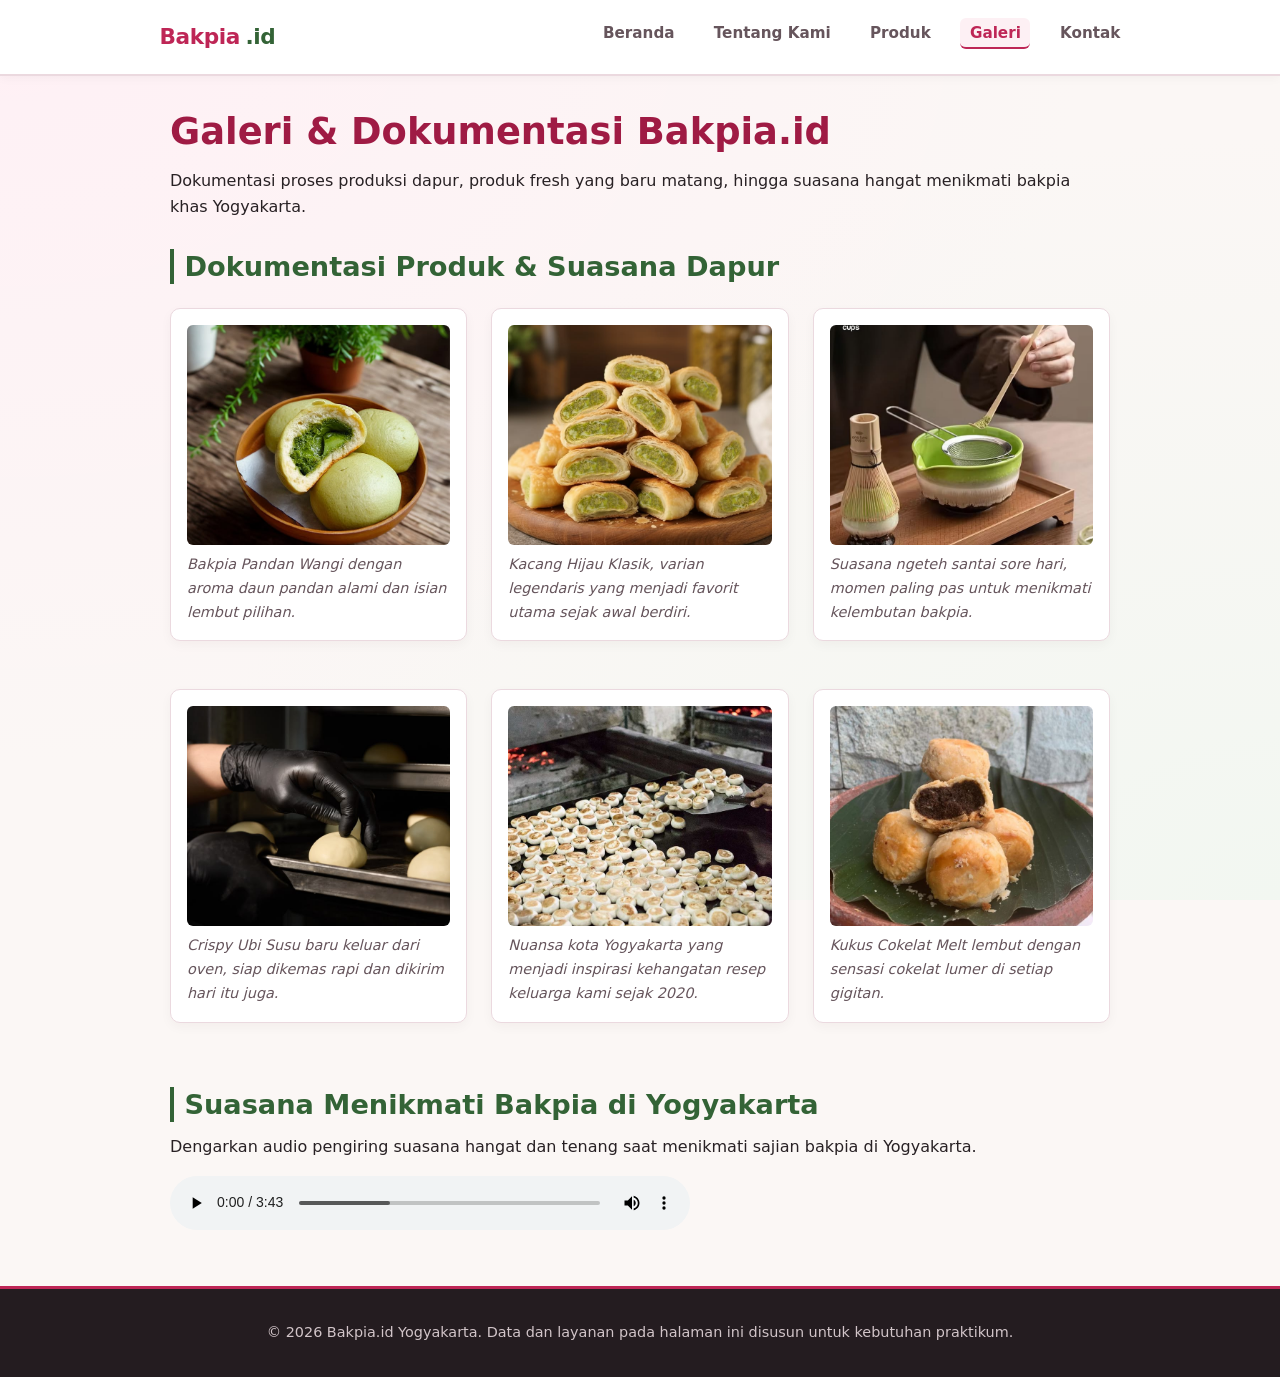
==== commit c9d0da36: "tugas individu p05" ====
--- a/galeri.html
+++ b/galeri.html
@@ -3,114 +3,78 @@
   <head>
     <meta charset="utf-8" />
     <meta name="viewport" content="width=device-width, initial-scale=1" />
-    <title>Galeri — Bakpia.id</title>
-    <link rel="preconnect" href="https://fonts.googleapis.com" />
-    <link rel="preconnect" href="https://fonts.gstatic.com" crossorigin />
-    <link href="https://fonts.googleapis.com/css2?family=Playfair+Display:wght@700;900&family=Plus+Jakarta+Sans:wght@400;600;800&display=swap" rel="stylesheet" />
+    <title>Galeri &amp; Dokumentasi - Bakpia.id Dapur &amp; Produk</title>
     <link rel="stylesheet" href="css/style.css" />
   </head>
   <body>
-    <header>
-      <a href="index.html" class="brand">🥮 Bakpia.id</a>
-      <nav aria-label="Navigasi utama">
-        <a href="index.html">Beranda</a>
-        <a href="tentang.html">Tentang Kami</a>
-        <a href="produk.html">Produk</a>
-        <a href="galeri.html" class="aktif">Galeri</a>
-        <a href="kontak.html">Kontak</a>
+    <a class="skip-link" href="#konten">Lewati ke konten utama</a>
+    <header class="site-header">
+      <nav class="nav" aria-label="Navigasi utama">
+        <a class="brand" href="index.html">Bakpia<span>.id</span></a>
+        <ul>
+          <li><a href="index.html">Beranda</a></li>
+          <li><a href="tentang.html">Tentang Kami</a></li>
+          <li><a href="produk.html">Produk</a></li>
+          <li><a aria-current="page" href="galeri.html">Galeri</a></li>
+          <li><a href="kontak.html">Kontak</a></li>
+        </ul>
       </nav>
     </header>
 
-    <main>
-      <section class="hero">
-        <div class="hero-copy">
-          <p class="eyebrow">Galeri</p>
-          <h1>Intip Dapur &amp; Produk Kami</h1>
-          <p>
-            Lihat langsung proses pembuatan, produk terbaru, dan suasana
-            dapur kami di Yogyakarta.
-          </p>
-        </div>
-        <figure class="hero-photo">
-          <img src="img/Bakpia Coklat.jpg" alt="Bakpia kukus cokelat melt" />
-          <figcaption>Kukus Cokelat Melt lembut dan lumer</figcaption>
-        </figure>
-      </section>
+    <main id="konten" class="page">
+      <h1>Galeri &amp; Dokumentasi Bakpia.id</h1>
+      <p>
+        Dokumentasi proses produksi dapur, produk fresh yang baru matang,
+        hingga suasana hangat menikmati bakpia khas Yogyakarta.
+      </p>
 
-      <section>
-        <header class="section-head">
-          <h2>Produk Baru Bakpia Pandan Wangi</h2>
-          <p>Varian terbaru dengan aroma daun pandan asli.</p>
-        </header>
-
-        <div class="grid">
-          <figure class="figure">
-            <img src="img/Bakpia Pandan.jpg" alt="Bakpia pandan wangi dengan isian kacang hijau, disajikan di piring kecil" />
-            <figcaption>
-              Bakpia Pandan Wangi isian kacang hijau dengan aroma daun
-              pandan. Dibuat terbatas setiap hari karena pandan segar
-              cepat habis. Rp42.000 per box.
-            </figcaption>
+      <section aria-labelledby="media-title">
+        <h2 id="media-title">Dokumentasi Produk &amp; Suasana Dapur</h2>
+        <div class="gallery-list">
+          <figure class="media-card">
+            <img src="img/Bakpia Pandan.jpg" alt="Bakpia pandan wangi dengan isian kacang hijau disajikan di piring kecil" />
+            <figcaption>Bakpia Pandan Wangi dengan aroma daun pandan alami dan isian lembut pilihan.</figcaption>
           </figure>
 
-          <figure class="figure">
-            <img src="img/Bakpia Kcang Ijo.jpg" alt="Bakpia kacang hijau klasik" />
-            <figcaption>
-              Kacang Hijau Klasik varian legendaris yang tidak pernah
-              sepi peminat. Isian halus, manisnya pas.
-            </figcaption>
+          <figure class="media-card">
+            <img src="img/Bakpia Kcang Ijo.jpg" alt="Bakpia kacang hijau klasik disajikan hangat" />
+            <figcaption>Kacang Hijau Klasik, varian legendaris yang menjadi favorit utama sejak awal berdiri.</figcaption>
+          </figure>
+
+          <figure class="media-card">
+            <img src="img/POM Matcha Set V1 3pcs Chasen Chashaku Bamboo 3in1 Lengkap Sendok Aduk Whisk Peralatan Bikin Buat.jpg" alt="Ilustrasi set seduh teh hijau tradisional" />
+            <figcaption>Suasana ngeteh santai sore hari, momen paling pas untuk menikmati kelembutan bakpia.</figcaption>
+          </figure>
+
+          <figure class="media-card">
+            <img src="img/74027987622374014.jpg" alt="Bakpia crispy ubi susu baru keluar dari pemanggang" />
+            <figcaption>Crispy Ubi Susu baru keluar dari oven, siap dikemas rapi dan dikirim hari itu juga.</figcaption>
+          </figure>
+
+          <figure class="media-card">
+            <img src="img/8 Interesting Things to Do & See in Yogyakarta, Indonesia _ Urban Pixxels.jpg" alt="Suasana sudut kota Yogyakarta tempat gerai Bakpia.id" />
+            <figcaption>Nuansa kota Yogyakarta yang menjadi inspirasi kehangatan resep keluarga kami sejak 2020.</figcaption>
+          </figure>
+
+          <figure class="media-card">
+            <img src="img/Bakpia Coklat.jpg" alt="Bakpia kukus cokelat lumer lembut" />
+            <figcaption>Kukus Cokelat Melt lembut dengan sensasi cokelat lumer di setiap gigitan.</figcaption>
           </figure>
         </div>
       </section>
 
-      <section>
-        <header class="section-head">
-          <h2>Suasana Dapur</h2>
-          <p>Setiap box dipanggang bertahap, dikemas setelah matang DIJAMIN MANTAPPP.</p>
-        </header>
-
-        <div class="grid">
-          <figure class="figure">
-            <img src="img/POM Matcha Set V1 3pcs Chasen Chashaku Bamboo 3in1 Lengkap Sendok Aduk Whisk Peralatan Bikin Buat.jpg" alt="Ilustrasi proses menyeduh teh hijau untuk menemani bakpia" />
-            <figcaption>
-              Proses Seduh bakpia paling nikmat disantap dengan teh
-              hangat di sore hari.
-            </figcaption>
-          </figure>
-
-          <figure class="figure">
-            <img src="img/74027987622374014.jpg" alt="Bakpia crispy ubi susu" />
-            <figcaption>
-              Crispy Ubi Susu baru keluar oven, siap dikemas dan
-              dikirim hari itu juga.
-            </figcaption>
-          </figure>
-
-          <figure class="figure">
-            <img src="img/8 Interesting Things to Do & See in Yogyakarta, Indonesia _ Urban Pixxels.jpg" alt="Dapur produksi Bakpia.id" />
-            <figcaption>
-              Dapur Produksi tempat kami memanggang ratusan box
-              setiap pagi sejak 2020.
-            </figcaption>
-          </figure>
-        </div>
-      </section>
-
-      <section>
-        <header class="section-head">
-          <h2>Suara Proses Seduh</h2>
-          <p>Dengarkan suasana saat menikmati bakpia ditengan ramai dan hangat nya Malioboro.</p>
-        </header>
-        <audio controls preload="metadata">
+      <section aria-labelledby="audio-title">
+        <h2 id="audio-title">Suasana Menikmati Bakpia di Yogyakarta</h2>
+        <p id="audio-note">Dengarkan audio pengiring suasana hangat dan tenang saat menikmati sajian bakpia di Yogyakarta.</p>
+        <audio controls aria-describedby="audio-note" src="audio/M..mp3">
           <source src="audio/M..mp3" type="audio/mpeg" />
-          Browser kamu tidak mendukung elemen audio. Kamu bisa
-          <a href="assets/audio/proses-seduh.mp3">mengunduh berkas audio ini</a>.
+          Browser Anda tidak mendukung pemutar audio.
         </audio>
       </section>
     </main>
 
-    <footer>
-      <p>&copy; 2026 Bakpia.id Yogyakarta. Dibuat dengan ❤️</p>
+    <footer class="site-footer">
+      <p>&copy; 2026 Bakpia.id Yogyakarta. Data dan layanan pada halaman ini disusun untuk kebutuhan praktikum.</p>
     </footer>
 
     <script src="js/script.js"></script>
--- a/css/style.css
+++ b/css/style.css
@@ -1,725 +1,597 @@
-/* =========================================================
-   Bakpia.id — Pink & Matcha Cute
-   ========================================================= */
-
-@import url('https://fonts.googleapis.com/css2?family=Playfair+Display:wght@700;900&family=Plus+Jakarta+Sans:wght@400;600;800&display=swap');
-
-/* ===== Base ===== */
-* { box-sizing: border-box; }
-
-html { scroll-behavior: smooth; }
+:root {
+  --color-primary:         #be2656;   
+  --color-primary-strong:  #9f1b44;   
+  --color-primary-light:   #fdf0f4;   
+
+  --color-secondary:        #336336;   
+  --color-secondary-strong: #244926;   
+  --color-secondary-light:  #edf5ed;   
+
+  --color-text:            #282124;   
+  --color-muted:           #66555c;  
+  --color-surface:         #ffffff;   
+  --color-background:      #fbf7f5;   
+  --color-border:          #ebd9df;   
+  --color-focus:           #336336;  
+
+  --space-1: 0.5rem;   
+  --space-2: 1rem;     
+  --space-3: 1.5rem;   
+  --space-4: 2.5rem;   
+
+  --radius-sm: 6px;
+  --radius-md: 10px;
+  --radius-lg: 16px;
+}
+
+*, *::before, *::after {
+  box-sizing: border-box;
+}
 
 body {
   margin: 0;
-  font-family: "Plus Jakarta Sans", system-ui, -apple-system, "Segoe UI", Roboto, sans-serif;
-  font-size: 16px;
+  font-family: system-ui, -apple-system, BlinkMacSystemFont, "Segoe UI", Roboto, "Helvetica Neue", Arial, sans-serif;
+  font-size: 1rem;
   line-height: 1.65;
-  color: #4a2e3a;
-  background:
-    radial-gradient(700px 500px at 0% 0%, #ffe4ec, transparent 60%),
-    radial-gradient(700px 500px at 100% 100%, #e7f0d5, transparent 60%),
-    linear-gradient(180deg, #fffaf6, #fff5f8 55%, #f5f9ec);
+  color: var(--color-text);
+  background-color: var(--color-background);
+  background-image:
+    radial-gradient(ellipse at top left, #fff0f5 0%, transparent 60%),
+    radial-gradient(ellipse at bottom right, #f2f7f1 0%, transparent 60%);
   background-attachment: fixed;
+  padding: 0;
   -webkit-font-smoothing: antialiased;
 }
 
-img { max-width: 100%; display: block; }
-a { color: inherit; text-decoration: none; }
-
-/* ===== Header ===== */
-header {
+/* 3. Aksesibilitas: Skip Link */
+.skip-link {
+  position: absolute;
+  top: -60px;
+  left: 1rem;
+  background-color: var(--color-primary);
+  color: #ffffff;
+  padding: 0.5rem 1rem;
+  font-weight: 600;
+  text-decoration: none;
+  border-radius: 0 0 var(--radius-sm) var(--radius-sm);
+  z-index: 1000;
+  transition: top 0.2s ease;
+}
+
+.skip-link:focus {
+  top: 0;
+  outline: 3px solid var(--color-focus);
+  outline-offset: 2px;
+}
+
+/* 4. Header & Navigasi (Sesuai Struktur Folder Utama) */
+.site-header {
+  background-color: var(--color-surface);
+  border-bottom: 2px solid var(--color-border);
+  padding: 0.85rem 1.5rem;
   position: sticky;
   top: 0;
-  z-index: 30;
+  z-index: 100;
+  box-shadow: 0 2px 10px rgba(40, 33, 36, 0.04);
+}
+
+.nav {
+  max-width: 980px;
+  margin: 0 auto;
+  display: flex;
+  align-items: center;
+  justify-content: space-between;
+  flex-wrap: wrap;
+  gap: 0.75rem 1.5rem;
+}
+
+.nav .brand {
+  font-size: 1.35rem;
+  font-weight: 800;
+  color: var(--color-primary);
+  text-decoration: none;
+  letter-spacing: -0.02em;
+  display: inline-flex;
+  align-items: center;
+  gap: 0.35rem;
+}
+
+.nav .brand span {
+  color: var(--color-secondary);
+}
+
+.nav ul {
+  list-style: none;
+  margin: 0;
+  padding: 0;
   display: flex;
   flex-wrap: wrap;
-  justify-content: space-between;
-  align-items: center;
-  gap: 0.75rem 1rem;
+  gap: 0.5rem 1.25rem;
+}
+
+.nav li {
+  display: inline-block;
+}
+
+.nav a {
+  color: var(--color-muted);
+  text-decoration: none;
+  font-weight: 600;
+  font-size: 0.95rem;
+  padding: 0.35rem 0.6rem;
+  border-radius: var(--radius-sm);
+  transition: color 0.2s ease, background-color 0.2s ease;
+}
+
+.nav a:hover {
+  color: var(--color-primary);
+  background-color: var(--color-primary-light);
+}
+
+.nav a[aria-current="page"] {
+  color: var(--color-primary);
+  font-weight: 700;
+  background-color: var(--color-primary-light);
+  border-bottom: 2px solid var(--color-primary);
+}
+
+.nav a:focus-visible {
+  outline: 2px solid var(--color-focus);
+  outline-offset: 2px;
+}
+
+/* 5. Konten Halaman Utama */
+.page {
   max-width: 980px;
-  margin: auto;
-  padding: 1rem 1.25rem;
-  background: rgba(255, 250, 246, 0.85);
-  backdrop-filter: blur(10px);
-  -webkit-backdrop-filter: blur(10px);
-  border-bottom: 1px solid rgba(255, 171, 196, 0.25);
-}
-
-.brand {
-  font-family: "Playfair Display", serif;
-  font-weight: 900;
-  font-size: 1.3rem;
-  color: #e84a7f;
-  letter-spacing: -0.01em;
-}
-
-nav {
-  display: flex;
-  flex-wrap: wrap;
-  gap: 1.1rem;
-  font-weight: 600;
-  font-size: 0.92rem;
-  color: #8a6b78;
-}
-
-nav a {
-  padding-bottom: 2px;
-  border-bottom: 2px solid transparent;
-  transition: color 0.2s, border-color 0.2s;
-}
-
-nav a:hover { color: #e84a7f; }
-
-nav a.aktif {
-  color: #e84a7f;
-  border-bottom-color: #ff6f9c;
-}
-
-/* ===== Layout ===== */
-main {
-  max-width: 980px;
-  margin: auto;
-  padding: 0 1.25rem 4rem;
-}
-
-section { margin-bottom: 3.5rem; }
-
-.section-head {
-  max-width: 42rem;
-  margin: 0 0 1.5rem;
-}
-
-.section-head h2 {
-  margin: 0 0 0.4rem;
-  font-family: "Playfair Display", serif;
-  font-weight: 900;
-  font-size: clamp(1.4rem, 3.5vw, 1.9rem);
-  line-height: 1.2;
-  color: #63823a;
-  letter-spacing: -0.01em;
-}
-
-.section-head h2::before { content: "🍓 "; }
-
-.section-head p {
-  margin: 0;
-  color: #8a6b78;
-  font-size: 0.95rem;
-}
-
-/* ===== Hero ===== */
-.hero {
-  display: grid;
-  gap: 1.5rem;
-  align-items: center;
-  margin: 1.5rem 0 4rem;
-  padding: 2rem;
-  border-radius: 28px;
-  background: linear-gradient(135deg, #ff8fb1 0%, #ff6f9c 45%, #9cba6b 100%);
-  color: #fff;
-  box-shadow: 0 22px 50px -20px rgba(232, 74, 127, 0.45);
-  overflow: hidden;
+  margin: 2rem auto;
+  padding: 0 1.25rem;
+}
+
+/* Tipografi Heading */
+h1, h2, h3 {
+  color: var(--color-text);
+  line-height: 1.3;
+  margin-top: 1.75rem;
+  margin-bottom: 0.75rem;
+}
+
+h1 {
+  font-size: clamp(1.75rem, 4vw, 2.3rem);
+  font-weight: 800;
+  color: var(--color-primary-strong);
+}
+
+h2 {
+  font-size: clamp(1.35rem, 3vw, 1.7rem);
+  font-weight: 700;
+  color: var(--color-secondary);
+  border-left: 4px solid var(--color-secondary);
+  padding-left: 0.65rem;
+}
+
+h3 {
+  font-size: 1.15rem;
+  font-weight: 700;
+  color: var(--color-text);
+}
+
+p {
+  margin-top: 0;
+  margin-bottom: 1rem;
 }
 
 .eyebrow {
   display: inline-block;
-  margin: 0 0 0.9rem;
-  padding: 0.3rem 0.85rem;
-  font-size: 0.72rem;
-  font-weight: 800;
-  letter-spacing: 0.14em;
+  color: var(--color-primary);
+  background-color: var(--color-primary-light);
+  border: 1px solid var(--color-border);
+  padding: 0.25rem 0.75rem;
+  border-radius: 999px;
+  font-weight: 700;
   text-transform: uppercase;
-  color: #fff;
-  background: rgba(255, 255, 255, 0.22);
-  border: 1px solid rgba(255, 255, 255, 0.4);
-  border-radius: 999px;
-  backdrop-filter: blur(6px);
-}
-
-.hero h1 {
-  margin: 0 0 0.9rem;
-  font-family: "Playfair Display", serif;
-  font-weight: 900;
-  font-size: clamp(1.9rem, 5vw, 2.8rem);
-  line-height: 1.05;
-  letter-spacing: -0.02em;
-  text-shadow: 0 2px 14px rgba(74, 38, 24, 0.2);
+  letter-spacing: 0.06em;
+  font-size: 0.8rem;
+  margin-bottom: 0.5rem;
+}
+
+/* 6. Hero Section & Banner */
+.hero {
+  background-color: var(--color-surface);
+  border: 1px solid var(--color-border);
+  border-radius: var(--radius-lg);
+  padding: 2rem;
+  margin-bottom: var(--space-4);
+  display: grid;
+  grid-template-columns: 1.2fr 1fr;
+  gap: 2rem;
+  align-items: center;
+  box-shadow: 0 8px 24px rgba(190, 38, 86, 0.05);
+}
+
+.hero-copy h1 {
+  margin-top: 0.5rem;
 }
 
 .hero-copy p {
-  margin: 0 0 1.5rem;
-  max-width: 46ch;
-  font-size: 1.02rem;
-  opacity: 0.96;
-}
-
-.hero-photo {
+  font-size: 1.05rem;
+  color: var(--color-muted);
+}
+
+.hero figure {
   margin: 0;
-  border-radius: 20px;
-  overflow: hidden;
-  background: #fff;
-  box-shadow: 0 18px 40px -18px rgba(74, 38, 24, 0.4);
-}
-
-.hero-photo img {
+}
+
+@media (max-width: 768px) {
+  .hero {
+    grid-template-columns: 1fr;
+    padding: 1.5rem;
+    gap: 1.5rem;
+  }
+}
+
+/* 7. Tombol Interaktif */
+button,
+#promoButton,
+.button-primary {
+  background-color: var(--color-primary);
+  color: #ffffff;
+  border: none;
+  padding: 0.7rem 1.4rem;
+  font-size: 0.95rem;
+  font-weight: 600;
+  border-radius: var(--radius-sm);
+  cursor: pointer;
+  margin: 0.75rem 0 1rem;
+  display: inline-block;
+  font-family: inherit;
+  transition: background-color 0.2s ease, transform 0.1s ease, box-shadow 0.2s ease;
+  box-shadow: 0 2px 6px rgba(190, 38, 86, 0.2);
+}
+
+button:hover,
+#promoButton:hover,
+.button-primary:hover {
+  background-color: var(--color-primary-strong);
+  box-shadow: 0 4px 10px rgba(190, 38, 86, 0.25);
+}
+
+button:focus-visible,
+#promoButton:focus-visible,
+.button-primary:focus-visible {
+  outline: 3px solid var(--color-focus);
+  outline-offset: 2px;
+}
+
+/* 8. Media Semantik & Kartu (Praktikum P03) */
+img {
+  max-width: 100%;
+  height: auto;
+  display: block;
+  border-radius: var(--radius-sm);
+}
+
+figure {
+  margin: 0 0 1.5rem 0;
+}
+
+figcaption {
+  margin-top: 0.5rem;
+  font-size: 0.9rem;
+  color: var(--color-muted);
+  font-style: italic;
+}
+
+.media-card {
+  background-color: var(--color-surface);
+  border: 1px solid var(--color-border);
+  padding: 1rem;
+  border-radius: var(--radius-md);
+  box-shadow: 0 4px 12px rgba(40, 33, 36, 0.04);
+}
+
+.media-card img {
   width: 100%;
-  aspect-ratio: 4 / 3;
+  height: 240px;
   object-fit: cover;
-}
-
-.hero-photo figcaption {
-  padding: 0.7rem 1rem;
-  font-size: 0.82rem;
-  font-weight: 600;
-  color: #63823a;
-  background: #f5f9ec;
-  text-align: center;
-}
-
-/* ===== Tombol umum ===== */
-button {
-  display: inline-flex;
-  align-items: center;
-  gap: 0.5rem;
-  padding: 0.75rem 1.5rem;
-  font: inherit;
-  font-weight: 800;
-  font-size: 0.95rem;
-  color: #e84a7f;
-  background: #fff;
-  border: 0;
-  border-radius: 999px;
-  cursor: pointer;
-  box-shadow: 0 10px 24px rgba(0, 0, 0, 0.15);
-  transition: transform 0.15s, box-shadow 0.2s, background 0.2s;
-}
-
-button:hover {
-  transform: translateY(-2px);
-  background: #fff5f8;
-  box-shadow: 0 14px 30px rgba(0, 0, 0, 0.22);
-}
-
-button:active { transform: translateY(0); }
-
-/* ===== Grid Produk ===== */
-.grid {
+  border-radius: var(--radius-sm);
+}
+
+/* Grid Layout untuk Produk & Galeri */
+.grid-card {
   display: grid;
-  gap: 1.25rem;
-  grid-template-columns: repeat(auto-fit, minmax(230px, 1fr));
-}
-
-article {
+  grid-template-columns: repeat(auto-fit, minmax(280px, 1fr));
+  gap: 1.5rem;
+  margin: 1.5rem 0 2.5rem;
+}
+
+.product-card {
+  background-color: var(--color-surface);
+  border: 1px solid var(--color-border);
+  border-radius: var(--radius-md);
+  padding: 1.25rem;
   display: flex;
   flex-direction: column;
-  padding: 1rem;
-  background: #fff;
-  border: 1.5px solid #ffe4ec;
-  border-radius: 18px;
-  box-shadow: 0 8px 20px -10px rgba(232, 74, 127, 0.15);
-  transition: transform 0.2s, box-shadow 0.2s;
-}
-
-article:hover {
-  transform: translateY(-3px);
-  box-shadow: 0 14px 28px -14px rgba(232, 74, 127, 0.3);
-}
-
-article img {
+  justify-content: space-between;
+  transition: transform 0.2s ease, box-shadow 0.2s ease, border-color 0.2s ease;
+  box-shadow: 0 4px 10px rgba(40, 33, 36, 0.03);
+}
+
+.product-card:hover {
+  transform: translateY(-4px);
+  border-color: var(--color-primary);
+  box-shadow: 0 10px 20px rgba(190, 38, 86, 0.08);
+}
+
+.product-card img {
   width: 100%;
-  aspect-ratio: 4 / 3;
+  height: 200px;
   object-fit: cover;
-  border-radius: 12px;
+  border-radius: var(--radius-sm);
   margin-bottom: 0.75rem;
 }
 
-article h3 {
-  margin: 0 0 0.3rem;
-  font-family: "Playfair Display", serif;
-  font-weight: 700;
+.product-card h3 {
+  margin-top: 0.25rem;
+  margin-bottom: 0.5rem;
+}
+
+.product-card .desc {
+  color: var(--color-muted);
+  font-size: 0.92rem;
+  flex-grow: 1;
+  margin-bottom: 1rem;
+}
+
+.product-card .harga {
   font-size: 1.15rem;
-  color: #4a2e3a;
-  letter-spacing: -0.005em;
-}
-
-article .desc {
-  margin: 0 0 0.75rem;
-  font-size: 0.9rem;
-  color: #8a6b78;
-  line-height: 1.55;
-}
-
-article .harga {
-  margin: auto 0 0;
-  padding-top: 0.75rem;
-  border-top: 1px dashed #ffe4ec;
   font-weight: 800;
-  font-size: 1.05rem;
-  color: #e84a7f;
-}
-
-article .harga span {
-  font-weight: 500;
-  font-size: 0.8rem;
-  color: #8a6b78;
-}
-
-/* ===== Kontak Singkat ===== */
-.kontak {
-  padding: 2rem 1.75rem;
-  background: #fff;
-  border: 1.5px dashed #ff6f9c;
-  border-radius: 20px;
-  scroll-margin-top: 90px;
-}
-
-.kontak ul {
-  list-style: none;
-  padding: 0;
+  color: var(--color-secondary);
   margin: 0;
-}
-
-.kontak li {
-  padding: 0.5rem 0;
-  border-bottom: 1px dashed rgba(232, 74, 127, 0.18);
-  font-size: 0.95rem;
-  color: #6a4b58;
-}
-
-.kontak li:last-child { border-bottom: 0; }
-
-.kontak a {
-  color: #e84a7f;
-  font-weight: 700;
-  border-bottom: 1px solid #ffabc4;
-  transition: color 0.2s, border-color 0.2s;
-}
-
-.kontak a:hover {
-  color: #63823a;
-  border-bottom-color: #7fa04f;
-}
-
-/* ===== Foto umum ===== */
-.foto {
-  border-radius: 18px;
-  margin-top: 1rem;
-  box-shadow: 0 12px 28px -14px rgba(232, 74, 127, 0.25);
-}
-
-/* ===== Kategori ===== */
-.kategori {
-  list-style: none;
-  padding: 0;
-  margin: 0;
-  display: flex;
-  flex-wrap: wrap;
-  gap: 0.6rem;
-}
-
-.kategori li {
-  padding: 0.5rem 1rem;
-  font-weight: 700;
-  font-size: 0.88rem;
-  color: #4a7a2a;
-  background: #eef7d9;
-  border: 1.5px solid #c9e28a;
-  border-radius: 999px;
-  transition: background 0.2s, color 0.2s;
-}
-
-.kategori li:hover {
-  background: #7fa04f;
-  color: #fff;
-  border-color: #7fa04f;
-}
-
-/* ===== Tabel ===== */
-.tabel-wrap {
-  overflow-x: auto;
-  background: #fff;
-  border: 1.5px solid #ffe4ec;
-  border-radius: 18px;
-  padding: 1rem;
-  -webkit-overflow-scrolling: touch;
-}
-
-table {
-  width: 100%;
-  min-width: 460px;
-  border-collapse: collapse;
-  font-size: 0.94rem;
-}
-
-caption {
-  caption-side: top;
-  padding: 0.5rem 0 1rem;
-  text-align: left;
-  font-family: "Playfair Display", serif;
-  font-weight: 700;
-  font-size: 1.05rem;
-  color: #63823a;
-}
-
-th, td {
-  padding: 0.8rem 1rem;
-  text-align: left;
-  border-bottom: 1px solid #f2e6ec;
-  vertical-align: middle;
-}
-
-thead th {
-  background: #ffe4ec;
-  color: #b3336c;
-  font-weight: 800;
-  font-size: 0.82rem;
-  letter-spacing: 0.05em;
-  text-transform: uppercase;
-  border-bottom: 2px solid #ffabc4;
-}
-
-tbody th {
-  font-weight: 700;
-  color: #4a2e3a;
-  text-align: left;
-}
-
-tbody td { color: #8a6b78; }
-tbody tr:hover { background: #fff8fb; }
-
-tbody tr:last-child th,
-tbody tr:last-child td { border-bottom: 0; }
-
-/* ===== Figure ===== */
-.figure {
-  margin: 0;
-  padding: 1rem;
-  background: #fff;
-  border: 1.5px solid #ffe4ec;
-  border-radius: 18px;
-  box-shadow: 0 8px 20px -10px rgba(232, 74, 127, 0.15);
-}
-
-.figure img {
-  width: 100%;
-  aspect-ratio: 4 / 3;
-  object-fit: cover;
-  border-radius: 12px;
-  margin-bottom: 0.75rem;
-}
-
-.figure figcaption {
-  font-size: 0.9rem;
-  color: #6a4b58;
-  line-height: 1.55;
-  padding-left: 0.75rem;
-  border-left: 3px solid #ffabc4;
-}
-
-/* ===== Audio ===== */
-audio {
-  display: block;
-  width: 100%;
-  max-width: 100%;
-  margin-top: 1rem;
-}
-
-/* ===== Form Kontak ===== */
-.kontak-section {
-  max-width: 640px;
-  margin: 0 auto;
-}
-
-.form-card {
-  position: relative;
-  padding: 2rem 1.75rem;
-  background: #fff;
-  border: 1.5px solid #ffe4ec;
-  border-radius: 22px;
-  box-shadow: 0 20px 40px -22px rgba(232, 74, 127, 0.3);
-  overflow: hidden;
-}
-
-.form-card::before {
-  content: "";
-  position: absolute;
-  top: 0;
-  left: 0;
-  right: 0;
-  height: 6px;
-  background: linear-gradient(90deg, #ff8fb1 0%, #ff6f9c 40%, #b0d86f 100%);
-}
-
-.form-card-head {
-  margin-bottom: 1.75rem;
-  padding-bottom: 1.25rem;
-  border-bottom: 1.5px dashed #ffe4ec;
-}
-
-.form-badge {
-  display: inline-block;
-  margin-bottom: 0.75rem;
-  padding: 0.3rem 0.8rem;
-  font-size: 0.7rem;
-  font-weight: 800;
-  letter-spacing: 0.14em;
-  text-transform: uppercase;
-  color: #63823a;
-  background: #eef7d9;
-  border-radius: 999px;
-}
-
-.form-card-head h2 {
-  margin: 0 0 0.5rem;
-  font-family: "Playfair Display", serif;
-  font-weight: 900;
-  font-size: clamp(1.35rem, 3vw, 1.7rem);
-  line-height: 1.2;
-  color: #4a2e3a;
-}
-
-.form-card-head h2::before { content: none; }
-
-.form-card-head p {
-  margin: 0;
-  font-size: 0.92rem;
-  color: #8a6b78;
-}
-
-.wajib { color: #e84a7f; font-weight: 800; }
-
-.form-kontak .field {
-  margin-bottom: 1.15rem;
-  padding: 0;
-  border: 0;
-}
-
-.form-kontak .field > label,
-.form-kontak .field > legend {
   display: flex;
   align-items: baseline;
   justify-content: space-between;
-  gap: 0.5rem;
+}
+
+.product-card .harga span {
+  font-size: 0.85rem;
+  font-weight: 500;
+  color: var(--color-muted);
+}
+
+/* Galeri List */
+.gallery-list {
+  display: grid;
+  grid-template-columns: repeat(auto-fit, minmax(280px, 1fr));
+  gap: 1.5rem;
+  margin: 1.5rem 0 2.5rem;
+}
+
+.gallery-list .media-card img {
+  height: 220px;
+}
+
+/* 9. Audio Player (Praktikum P03) */
+audio {
+  width: 100%;
+  max-width: 520px;
+  margin-top: 0.75rem;
+  margin-bottom: 1.5rem;
+  display: block;
+  accent-color: var(--color-secondary);
+}
+
+/* 10. Tabel Katalog & Harga (Praktikum P03) */
+.table-wrap {
+  overflow-x: auto;
+  margin-top: 1rem;
+  margin-bottom: 2rem;
+}
+
+table {
+  width: 100%;
+  border-collapse: collapse;
+  background-color: var(--color-surface);
+  border-radius: var(--radius-md);
+  overflow: hidden;
+  box-shadow: 0 4px 12px rgba(40, 33, 36, 0.04);
+  border: 1px solid var(--color-border);
+}
+
+caption {
+  margin-bottom: 0.75rem;
+  font-weight: 700;
+  text-align: left;
+  font-size: 1.05rem;
+  color: var(--color-text);
+}
+
+th, td {
+  padding: 0.75rem 1rem;
+  text-align: left;
+  border-bottom: 1px solid var(--color-border);
+}
+
+thead th {
+  background-color: var(--color-secondary);
+  color: #ffffff;
+  font-weight: 700;
+  letter-spacing: 0.02em;
+}
+
+tbody th[scope="row"] {
+  background-color: #faf4f6;
+  font-weight: 600;
+  color: var(--color-text);
+}
+
+tbody tr:nth-child(even) td {
+  background-color: #fafcf9;
+}
+
+tbody tr:hover td,
+tbody tr:hover th[scope="row"] {
+  background-color: var(--color-primary-light);
+}
+
+/* 11. Daftar & List Fitur */
+ul {
+  padding-left: 1.25rem;
+  margin-bottom: 1.5rem;
+}
+
+li {
   margin-bottom: 0.5rem;
-  font-size: 0.85rem;
-  font-weight: 800;
-  color: #4a2e3a;
-}
-
-.input-wrap {
-  position: relative;
-  display: flex;
-  align-items: center;
-}
-
-.input-icon {
-  position: absolute;
-  left: 0.85rem;
-  display: inline-grid;
-  place-items: center;
-  width: 22px;
-  height: 22px;
+}
+
+/* 12. Form Styling (Praktikum P04) */
+.field {
+  margin-bottom: 1.25rem;
+}
+
+.field label {
+  display: block;
+  margin-bottom: 0.4rem;
+  font-weight: 600;
+  color: var(--color-text);
   font-size: 0.95rem;
-  pointer-events: none;
-  z-index: 1;
-}
-
-.input-icon.top-align { top: 0.85rem; }
-
-.input-wrap input[type="text"],
-.input-wrap input[type="email"],
-.input-wrap input[type="tel"],
-.input-wrap textarea {
+}
+
+.field label .wajib {
+  color: var(--color-primary);
+}
+
+.field input[type="text"],
+.field input[type="email"],
+.field input[type="tel"],
+.field select,
+.field textarea {
   width: 100%;
-  padding: 0.8rem 1rem 0.8rem 2.75rem;
-  font: inherit;
+  max-width: 620px;
+  padding: 0.65rem 0.85rem;
+  border: 1px solid var(--color-border);
+  border-radius: var(--radius-sm);
+  font-family: inherit;
   font-size: 0.95rem;
-  color: #4a2e3a;
-  background: #fffaf6;
-  border: 1.5px solid #ffe4ec;
-  border-radius: 12px;
-  transition: border-color 0.2s, box-shadow 0.2s;
-}
-
-.input-wrap input:focus,
-.input-wrap textarea:focus {
+  background-color: var(--color-surface);
+  color: var(--color-text);
+  display: block;
+  transition: border-color 0.2s ease, box-shadow 0.2s ease;
+}
+
+.field input:focus-visible,
+.field select:focus-visible,
+.field textarea:focus-visible {
   outline: none;
-  background: #fff;
-  border-color: #ff6f9c;
-  box-shadow: 0 0 0 4px rgba(255, 111, 156, 0.15);
-}
-
-.input-wrap textarea {
-  resize: vertical;
-  min-height: 110px;
-  font-family: inherit;
+  border-color: var(--color-secondary);
+  box-shadow: 0 0 0 3px rgba(51, 99, 54, 0.2);
 }
 
 .help {
+  font-size: 0.82rem;
+  color: var(--color-muted);
+  margin-top: 0.25rem;
   display: block;
-  margin-top: 0.4rem;
-  padding-left: 0.25rem;
-  font-size: 0.78rem;
-  font-style: italic;
-  color: #8a6b78;
-}
-
-.field-waktu { border: 0; padding: 0; margin: 0 0 1.15rem; }
-
-.field-waktu > legend {
-  display: flex;
-  justify-content: space-between;
-  width: 100%;
-  margin-bottom: 0.65rem;
-  padding: 0;
-  font-size: 0.85rem;
-  font-weight: 800;
-  color: #4a2e3a;
-}
-
-.legend-hint {
-  font-size: 0.75rem;
-  font-weight: 600;
-  font-style: italic;
-  color: #8a6b78;
-}
-
-.chip-row {
-  display: grid;
-  grid-template-columns: repeat(2, 1fr);
-  gap: 0.6rem;
-}
-
-.chip {
-  position: relative;
-  display: flex;
-  align-items: center;
-  gap: 0.65rem;
-  padding: 0.75rem 0.85rem;
-  background: #fffaf6;
-  border: 1.5px solid #ffe4ec;
-  border-radius: 14px;
+}
+
+fieldset {
+  margin: 0 0 1.25rem 0;
+  max-width: 620px;
+  padding: 0.85rem 1.15rem;
+  border: 1px solid var(--color-border);
+  border-radius: var(--radius-sm);
+  background-color: var(--color-surface);
+}
+
+fieldset legend {
+  font-weight: 700;
+  padding: 0 0.5rem;
+  color: var(--color-secondary);
+  font-size: 0.95rem;
+}
+
+fieldset label {
+  display: block;
+  margin-bottom: 0.5rem;
+  font-weight: 500;
   cursor: pointer;
-  transition: border-color 0.2s, background 0.2s;
-}
-
-.chip:hover { border-color: #ffc9d9; background: #fff; }
-
-.chip input[type="radio"] {
-  position: absolute;
-  opacity: 0;
-  width: 1px;
-  height: 1px;
-  pointer-events: none;
-}
-
-.chip-icon {
-  display: inline-grid;
-  place-items: center;
-  width: 34px;
-  height: 34px;
-  flex-shrink: 0;
-  font-size: 1.05rem;
-  background: #fff;
-  border: 1.5px solid #ffe4ec;
-  border-radius: 50%;
-}
-
-.chip-text { display: flex; flex-direction: column; gap: 0.05rem; line-height: 1.2; }
-.chip-text strong { font-size: 0.92rem; font-weight: 800; color: #4a2e3a; }
-.chip-text small { font-size: 0.75rem; color: #8a6b78; }
-
-.chip input[type="radio"]:checked ~ .chip-icon {
-  background: linear-gradient(135deg, #ff8fb1, #e84a7f);
-  border-color: #e84a7f;
-}
-
-.chip:has(input[type="radio"]:checked) {
-  background: #fff5f8;
-  border-color: #ff6f9c;
-  box-shadow: 0 0 0 3px rgba(255, 111, 156, 0.15);
-}
-
-.submit-btn {
-  width: 100%;
-  display: inline-flex;
-  align-items: center;
-  justify-content: center;
-  gap: 0.6rem;
-  padding: 0.95rem 1.5rem;
-  margin-top: 0.5rem;
-  font: inherit;
-  font-weight: 800;
+  color: var(--color-text);
+  font-size: 0.92rem;
+}
+
+fieldset label:last-child {
+  margin-bottom: 0;
+}
+
+fieldset input[type="radio"] {
+  margin-right: 0.5rem;
+  accent-color: var(--color-primary);
+  cursor: pointer;
+}
+
+fieldset input[type="radio"]:focus-visible {
+  outline: 2px solid var(--color-focus);
+  outline-offset: 2px;
+}
+
+button[type="submit"] {
+  background-color: var(--color-primary);
+  color: #ffffff;
+  padding: 0.75rem 1.6rem;
   font-size: 1rem;
-  color: #fff;
-  background: linear-gradient(135deg, #ff8fb1, #e84a7f);
-  border: 0;
-  border-radius: 14px;
+  font-weight: 700;
+  border: none;
+  border-radius: var(--radius-sm);
   cursor: pointer;
-  box-shadow: 0 12px 26px -10px rgba(232, 74, 127, 0.55);
-  transition: transform 0.15s, filter 0.2s;
-}
-
-.submit-btn:hover { transform: translateY(-2px); filter: brightness(1.06); }
-
-.preview {
-  margin: 1.25rem 0 0;
-  padding: 0.9rem 1.1rem;
+  transition: background-color 0.2s ease, box-shadow 0.2s ease;
+  display: inline-block;
+  box-shadow: 0 3px 8px rgba(190, 38, 86, 0.25);
+}
+
+button[type="submit"]:hover {
+  background-color: var(--color-primary-strong);
+}
+
+button[type="submit"]:focus-visible {
+  outline: 3px solid var(--color-focus);
+  outline-offset: 2px;
+}
+
+/* 13. Area Preview Interaktif (Praktikum P04) */
+.preview-section {
+  margin-top: 2.5rem;
+  max-width: 620px;
+}
+
+.preview-section h2 {
+  font-size: 1.25rem;
+  color: var(--color-secondary);
+  margin-bottom: 0.75rem;
+}
+
+#preview-form {
+  padding: 1.25rem;
+  white-space: pre-wrap;
+  background-color: #241c20;
+  color: #8be495;
+  border: 1px solid #3c2c33;
+  border-radius: var(--radius-md);
+  font-family: Consolas, "Courier New", monospace;
   font-size: 0.92rem;
-  color: #4a7a2a;
-  background: #eef7d9;
-  border: 1.5px solid #c9e28a;
-  border-radius: 12px;
+  line-height: 1.6;
+  box-shadow: inset 0 2px 6px rgba(0, 0, 0, 0.25);
+}
+
+/* 14. Footer Semantik */
+.site-footer {
+  background-color: #241c20;
+  color: #d1c4c8;
   text-align: center;
-}
-
-.preview:empty { display: none; }
-
-/* ===== Footer ===== */
-footer {
-  margin-top: 2rem;
-  padding: 2rem 1.25rem;
-  text-align: center;
-  font-size: 0.85rem;
-  color: #8a6b78;
-  border-top: 1px solid #ffe4ec;
-}
-
-/* ===== Focus ===== */
-a:focus-visible,
-button:focus-visible,
-input:focus-visible,
-textarea:focus-visible {
-  outline: 3px solid #ff6f9c;
-  outline-offset: 3px;
-  border-radius: 6px;
-}
-
-/* ===== Responsif ===== */
-@media (min-width: 720px) {
-  .hero {
-    grid-template-columns: 1.15fr 0.85fr;
-    gap: 2rem;
-    padding: 2.5rem;
-  }
-}
-
-@media (max-width: 640px) {
-  header { padding: 0.85rem 1.1rem; }
-  nav { gap: 0.85rem; font-size: 0.85rem; }
-  .hero { padding: 1.5rem; border-radius: 22px; }
-  main { padding: 0 1.1rem 3rem; }
-}
-
-@media (max-width: 560px) {
-  .form-card { padding: 1.5rem 1.15rem; }
-  .chip-row { grid-template-columns: 1fr; }
-}
-
-@media (prefers-reduced-motion: reduce) {
-  *, *::before, *::after {
-    animation-duration: 0.01ms !important;
-    transition-duration: 0.01ms !important;
-    scroll-behavior: auto !important;
-  }
+  padding: 2rem 1.5rem;
+  margin-top: 3.5rem;
+  font-size: 0.9rem;
+  border-top: 3px solid var(--color-primary);
+}
+
+.site-footer p {
+  margin: 0;
 }
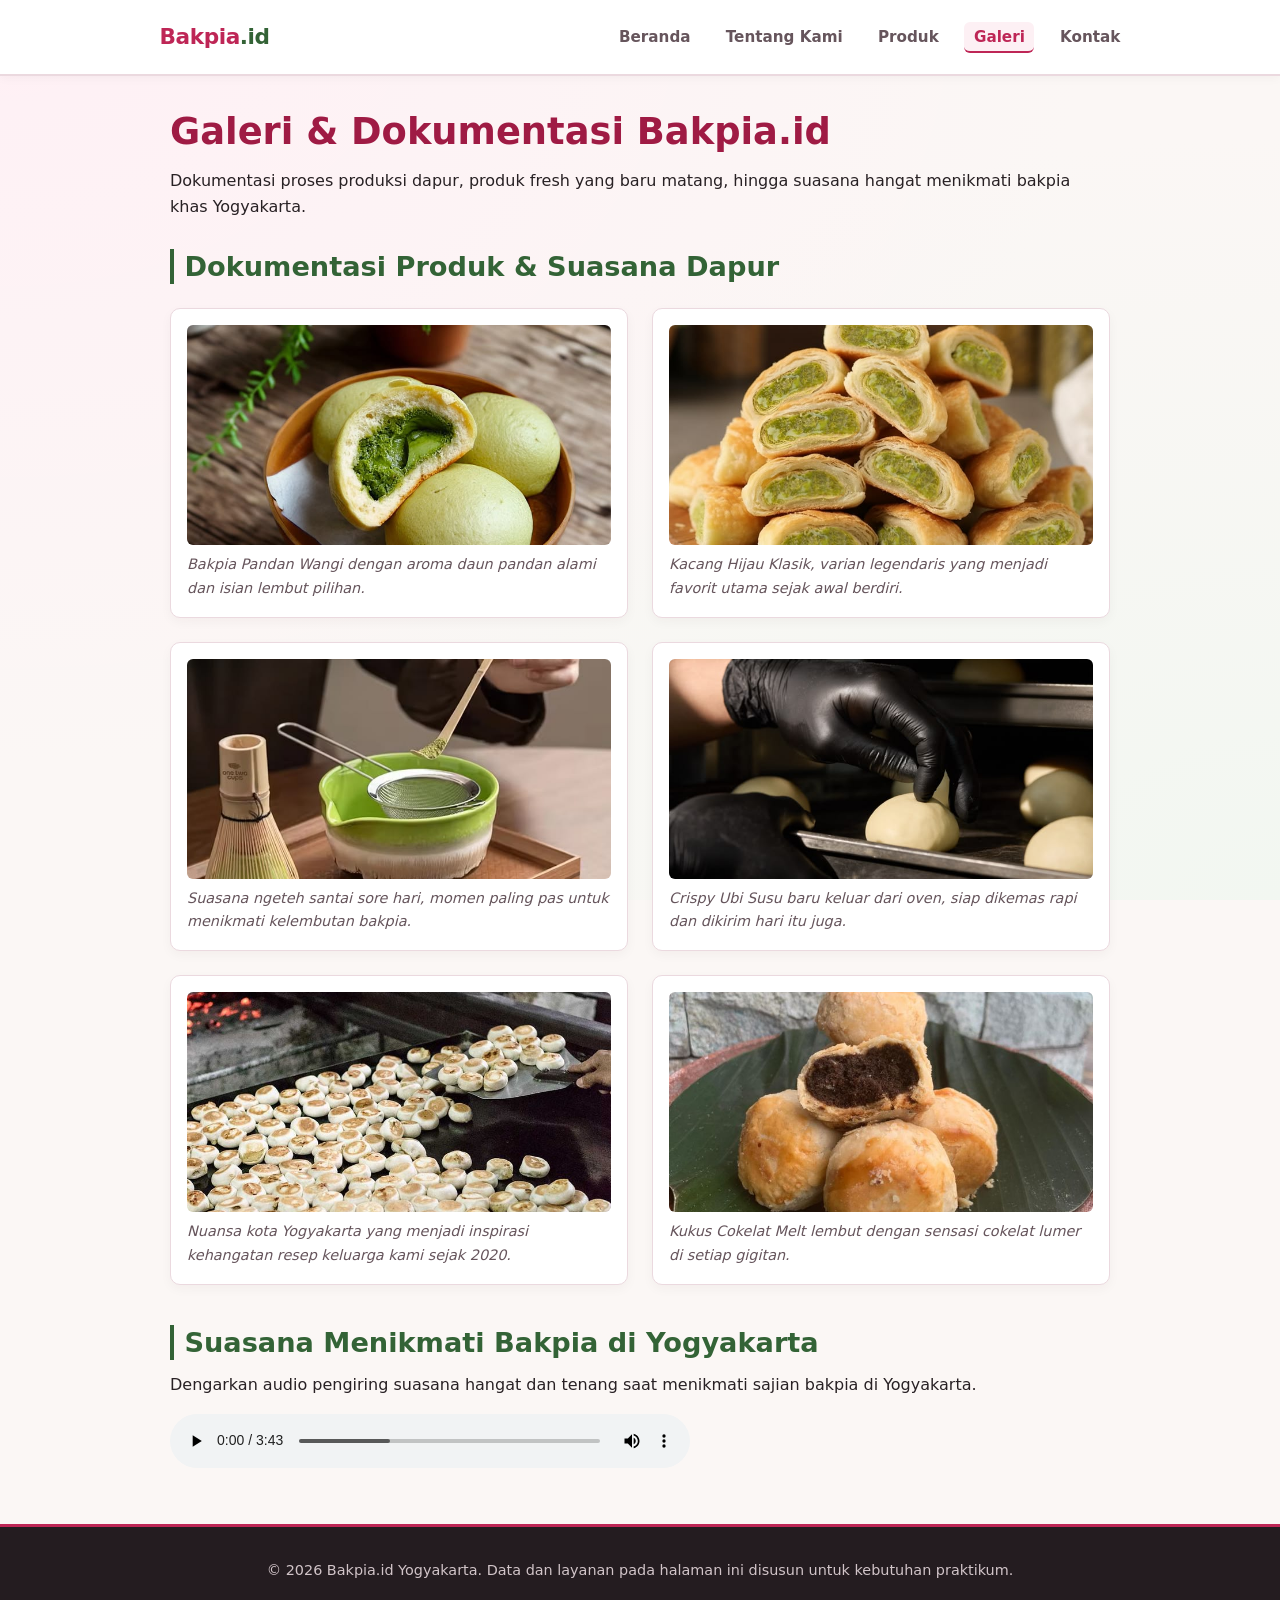
==== commit 88db1408: "p06" ====
--- a/galeri.html
+++ b/galeri.html
@@ -30,7 +30,7 @@
 
       <section aria-labelledby="media-title">
         <h2 id="media-title">Dokumentasi Produk &amp; Suasana Dapur</h2>
-        <div class="gallery-list">
+        <div class="gallery-grid">
           <figure class="media-card">
             <img src="img/Bakpia Pandan.jpg" alt="Bakpia pandan wangi dengan isian kacang hijau disajikan di piring kecil" />
             <figcaption>Bakpia Pandan Wangi dengan aroma daun pandan alami dan isian lembut pilihan.</figcaption>
--- a/css/style.css
+++ b/css/style.css
@@ -1,23 +1,23 @@
 :root {
-  --color-primary:         #be2656;   
-  --color-primary-strong:  #9f1b44;   
-  --color-primary-light:   #fdf0f4;   
-
-  --color-secondary:        #336336;   
-  --color-secondary-strong: #244926;   
-  --color-secondary-light:  #edf5ed;   
-
-  --color-text:            #282124;   
-  --color-muted:           #66555c;  
-  --color-surface:         #ffffff;   
-  --color-background:      #fbf7f5;   
-  --color-border:          #ebd9df;   
-  --color-focus:           #336336;  
-
-  --space-1: 0.5rem;   
-  --space-2: 1rem;     
-  --space-3: 1.5rem;   
-  --space-4: 2.5rem;   
+  --color-primary:         #be2656;
+  --color-primary-strong:  #9f1b44;
+  --color-primary-light:   #fdf0f4;
+
+  --color-secondary:        #336336;
+  --color-secondary-strong: #244926;
+  --color-secondary-light:  #edf5ed;
+
+  --color-text:            #282124;
+  --color-muted:           #66555c;
+  --color-surface:         #ffffff;
+  --color-background:      #fbf7f5;
+  --color-border:          #ebd9df;
+  --color-focus:           #336336;
+
+  --space-1: 0.5rem;
+  --space-2: 1rem;
+  --space-3: 1.5rem;
+  --space-4: 2.5rem;
 
   --radius-sm: 6px;
   --radius-md: 10px;
@@ -43,7 +43,7 @@
   -webkit-font-smoothing: antialiased;
 }
 
-/* 3. Aksesibilitas: Skip Link */
+/* Skip link */
 .skip-link {
   position: absolute;
   top: -60px;
@@ -64,7 +64,7 @@
   outline-offset: 2px;
 }
 
-/* 4. Header & Navigasi (Sesuai Struktur Folder Utama) */
+/* Header & navigasi (FLEXBOX: satu dimensi) */
 .site-header {
   background-color: var(--color-surface);
   border-bottom: 2px solid var(--color-border);
@@ -79,21 +79,19 @@
   max-width: 980px;
   margin: 0 auto;
   display: flex;
+  gap: var(--space-3);
   align-items: center;
   justify-content: space-between;
   flex-wrap: wrap;
-  gap: 0.75rem 1.5rem;
 }
 
 .nav .brand {
+  margin-bottom: 0;
   font-size: 1.35rem;
   font-weight: 800;
   color: var(--color-primary);
   text-decoration: none;
   letter-spacing: -0.02em;
-  display: inline-flex;
-  align-items: center;
-  gap: 0.35rem;
 }
 
 .nav .brand span {
@@ -105,12 +103,12 @@
   margin: 0;
   padding: 0;
   display: flex;
+  gap: var(--space-2);
   flex-wrap: wrap;
-  gap: 0.5rem 1.25rem;
 }
 
 .nav li {
-  display: inline-block;
+  margin: 0;
 }
 
 .nav a {
@@ -140,14 +138,13 @@
   outline-offset: 2px;
 }
 
-/* 5. Konten Halaman Utama */
+/* Konten */
 .page {
   max-width: 980px;
   margin: 2rem auto;
   padding: 0 1.25rem;
 }
 
-/* Tipografi Heading */
 h1, h2, h3 {
   color: var(--color-text);
   line-height: 1.3;
@@ -194,7 +191,7 @@
   margin-bottom: 0.5rem;
 }
 
-/* 6. Hero Section & Banner */
+/* HERO (GRID: dua wilayah) */
 .hero {
   background-color: var(--color-surface);
   border: 1px solid var(--color-border);
@@ -202,34 +199,32 @@
   padding: 2rem;
   margin-bottom: var(--space-4);
   display: grid;
-  grid-template-columns: 1.2fr 1fr;
-  gap: 2rem;
+  grid-template-columns: 1.2fr 0.8fr;
+  gap: var(--space-4);
   align-items: center;
   box-shadow: 0 8px 24px rgba(190, 38, 86, 0.05);
 }
 
-.hero-copy h1 {
+.hero-content h1 {
   margin-top: 0.5rem;
 }
 
-.hero-copy p {
+.hero-content p {
   font-size: 1.05rem;
   color: var(--color-muted);
 }
 
-.hero figure {
-  margin: 0;
-}
-
-@media (max-width: 768px) {
-  .hero {
-    grid-template-columns: 1fr;
-    padding: 1.5rem;
-    gap: 1.5rem;
-  }
-}
-
-/* 7. Tombol Interaktif */
+.hero-content .eyebrow {
+  font-size: 0.8rem;
+  color: var(--color-primary);
+}
+
+.hero-image {
+  width: 100%;
+  border-radius: var(--radius-md);
+}
+
+/* Tombol */
 button,
 #promoButton,
 .button-primary {
@@ -244,6 +239,7 @@
   margin: 0.75rem 0 1rem;
   display: inline-block;
   font-family: inherit;
+  text-decoration: none;
   transition: background-color 0.2s ease, transform 0.1s ease, box-shadow 0.2s ease;
   box-shadow: 0 2px 6px rgba(190, 38, 86, 0.2);
 }
@@ -262,7 +258,7 @@
   outline-offset: 2px;
 }
 
-/* 8. Media Semantik & Kartu (Praktikum P03) */
+/* Media */
 img {
   max-width: 100%;
   height: auto;
@@ -296,22 +292,36 @@
   border-radius: var(--radius-sm);
 }
 
-/* Grid Layout untuk Produk & Galeri */
-.grid-card {
+/* GRID: katalog produk (3 tracks) dan galeri (2 tracks) */
+.product-grid,
+.gallery-grid {
   display: grid;
-  grid-template-columns: repeat(auto-fit, minmax(280px, 1fr));
-  gap: 1.5rem;
+  grid-template-columns: repeat(3, minmax(0, 1fr));
+  gap: var(--space-3);
   margin: 1.5rem 0 2.5rem;
 }
 
+.gallery-grid {
+  grid-template-columns: repeat(2, minmax(0, 1fr));
+}
+
+.gallery-grid .media-card {
+  margin: 0;
+}
+
+.gallery-grid .media-card img {
+  height: 220px;
+}
+
+/* Kartu produk (FLEXBOX kolom) + POSITIONING badge */
 .product-card {
+  position: relative; 
+  display: flex;
+  flex-direction: column;
   background-color: var(--color-surface);
   border: 1px solid var(--color-border);
   border-radius: var(--radius-md);
   padding: 1.25rem;
-  display: flex;
-  flex-direction: column;
-  justify-content: space-between;
   transition: transform 0.2s ease, box-shadow 0.2s ease, border-color 0.2s ease;
   box-shadow: 0 4px 10px rgba(40, 33, 36, 0.03);
 }
@@ -346,7 +356,7 @@
   font-size: 1.15rem;
   font-weight: 800;
   color: var(--color-secondary);
-  margin: 0;
+  margin: 0 0 var(--space-2);
   display: flex;
   align-items: baseline;
   justify-content: space-between;
@@ -358,19 +368,32 @@
   color: var(--color-muted);
 }
 
-/* Galeri List */
-.gallery-list {
-  display: grid;
-  grid-template-columns: repeat(auto-fit, minmax(280px, 1fr));
-  gap: 1.5rem;
-  margin: 1.5rem 0 2.5rem;
-}
-
-.gallery-list .media-card img {
-  height: 220px;
-}
-
-/* 9. Audio Player (Praktikum P03) */
+.product-badge {
+  position: absolute;
+  top: var(--space-2);
+  right: var(--space-2);
+  padding: 0.25rem var(--space-2);
+  color: var(--color-primary-strong);
+  font-size: 0.875rem;
+  font-weight: 800;
+  background: #fef3c7;
+  border-radius: 999px;
+  z-index: 1;
+}
+
+.card-actions {
+  display: flex;
+  gap: var(--space-2);
+  align-items: center;
+  flex-wrap: wrap;
+  margin-top: auto;
+}
+
+.card-actions .button-primary {
+  margin: 0;
+}
+
+/* Audio */
 audio {
   width: 100%;
   max-width: 520px;
@@ -380,7 +403,7 @@
   accent-color: var(--color-secondary);
 }
 
-/* 10. Tabel Katalog & Harga (Praktikum P03) */
+/* Tabel */
 .table-wrap {
   overflow-x: auto;
   margin-top: 1rem;
@@ -433,7 +456,7 @@
   background-color: var(--color-primary-light);
 }
 
-/* 11. Daftar & List Fitur */
+/* Daftar */
 ul {
   padding-left: 1.25rem;
   margin-bottom: 1.5rem;
@@ -443,7 +466,7 @@
   margin-bottom: 0.5rem;
 }
 
-/* 12. Form Styling (Praktikum P04) */
+/* Form */
 .field {
   margin-bottom: 1.25rem;
 }
@@ -533,6 +556,14 @@
   outline-offset: 2px;
 }
 
+/* FLEXBOX: baris aksi form */
+.form-actions {
+  display: flex;
+  gap: var(--space-2);
+  align-items: center;
+  flex-wrap: wrap;
+}
+
 button[type="submit"] {
   background-color: var(--color-primary);
   color: #ffffff;
@@ -556,7 +587,7 @@
   outline-offset: 2px;
 }
 
-/* 13. Area Preview Interaktif (Praktikum P04) */
+/* Preview form */
 .preview-section {
   margin-top: 2.5rem;
   max-width: 620px;
@@ -581,7 +612,7 @@
   box-shadow: inset 0 2px 6px rgba(0, 0, 0, 0.25);
 }
 
-/* 14. Footer Semantik */
+/* Footer */
 .site-footer {
   background-color: #241c20;
   color: #d1c4c8;
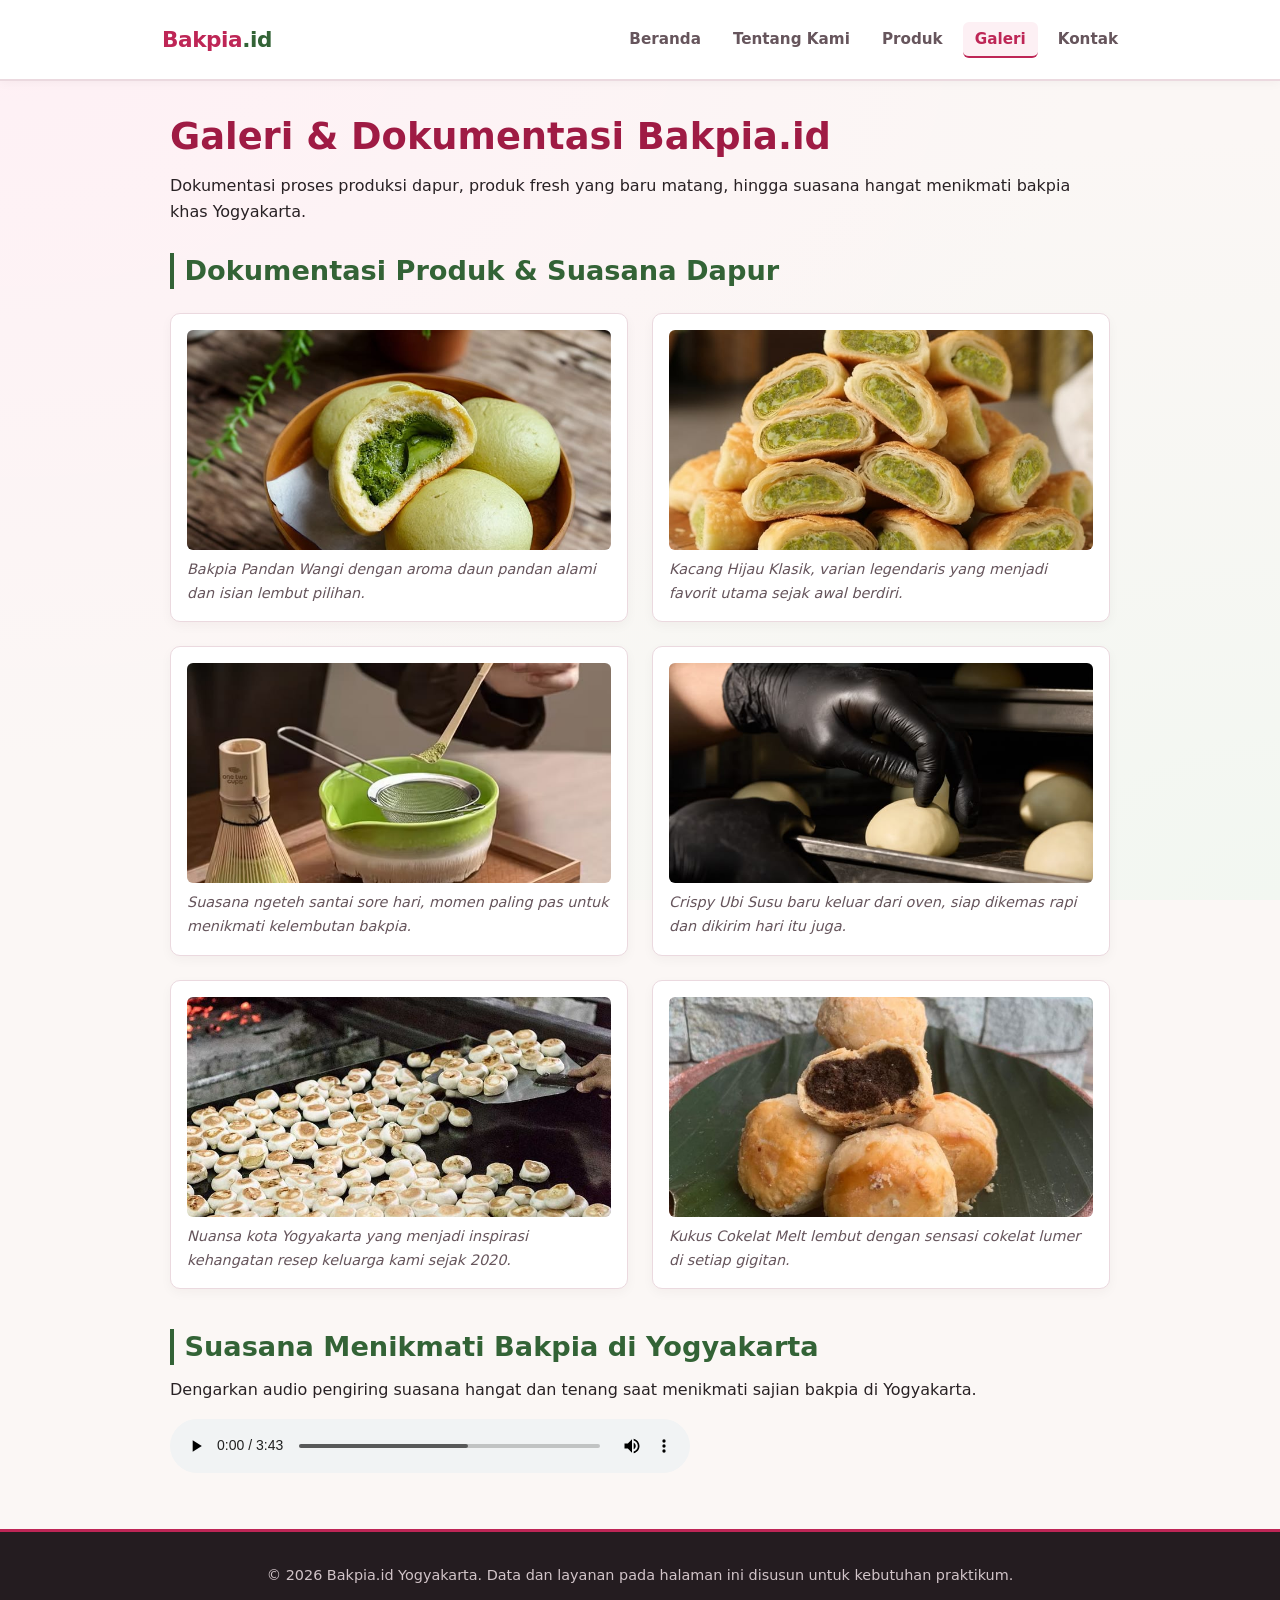
==== commit defe79bc: "P09: Implementasi JavaScript fundamental dan rendering produk dinamis" ====
--- a/galeri.html
+++ b/galeri.html
@@ -5,6 +5,8 @@
     <meta name="viewport" content="width=device-width, initial-scale=1" />
     <title>Galeri &amp; Dokumentasi - Bakpia.id Dapur &amp; Produk</title>
     <link rel="stylesheet" href="css/style.css" />
+    <link rel="icon" href="data:," />
+    <script src="js/app.js" defer></script>
   </head>
   <body>
     <a class="skip-link" href="#konten">Lewati ke konten utama</a>
--- a/css/style.css
+++ b/css/style.css
@@ -1,3 +1,4 @@
+/* Finalisasi untuk tugas P08 UTS */
 :root {
   --color-primary:         #be2656;
   --color-primary-strong:  #9f1b44;
@@ -64,7 +65,7 @@
   outline-offset: 2px;
 }
 
-/* Header & navigasi (FLEXBOX: satu dimensi) */
+/* Header & navigasi (baseline mobile: brand di atas, menu satu baris yang bisa digeser) */
 .site-header {
   background-color: var(--color-surface);
   border-bottom: 2px solid var(--color-border);
@@ -79,10 +80,9 @@
   max-width: 980px;
   margin: 0 auto;
   display: flex;
+  flex-direction: column;
   gap: var(--space-3);
-  align-items: center;
-  justify-content: space-between;
-  flex-wrap: wrap;
+  align-items: flex-start;
 }
 
 .nav .brand {
@@ -101,14 +101,18 @@
 .nav ul {
   list-style: none;
   margin: 0;
-  padding: 0;
+  padding: 0 0 0.25rem;
   display: flex;
-  gap: var(--space-2);
-  flex-wrap: wrap;
+  flex-direction: row;
+  flex-wrap: nowrap;
+  gap: var(--space-1);
+  max-width: 100%;
+  overflow-x: auto;
 }
 
 .nav li {
   margin: 0;
+  flex: 0 0 auto;
 }
 
 .nav a {
@@ -116,7 +120,8 @@
   text-decoration: none;
   font-weight: 600;
   font-size: 0.95rem;
-  padding: 0.35rem 0.6rem;
+  padding: 0.5rem 0.75rem;
+  white-space: nowrap;
   border-radius: var(--radius-sm);
   transition: color 0.2s ease, background-color 0.2s ease;
 }
@@ -191,16 +196,16 @@
   margin-bottom: 0.5rem;
 }
 
-/* HERO (GRID: dua wilayah) */
+/* HERO (baseline mobile: satu kolom, nilai fluida dengan clamp) */
 .hero {
   background-color: var(--color-surface);
   border: 1px solid var(--color-border);
   border-radius: var(--radius-lg);
-  padding: 2rem;
+  padding: clamp(1rem, 4vw, 2rem);
   margin-bottom: var(--space-4);
   display: grid;
-  grid-template-columns: 1.2fr 0.8fr;
-  gap: var(--space-4);
+  grid-template-columns: 1fr;
+  gap: clamp(1rem, 4vw, 2.5rem);
   align-items: center;
   box-shadow: 0 8px 24px rgba(190, 38, 86, 0.05);
 }
@@ -287,41 +292,57 @@
 
 .media-card img {
   width: 100%;
-  height: 240px;
+  height: clamp(180px, 45vw, 240px);
   object-fit: cover;
   border-radius: var(--radius-sm);
 }
 
-/* GRID: katalog produk (3 tracks) dan galeri (2 tracks) */
-.product-grid,
+/* Galeri: baseline satu kolom */
 .gallery-grid {
   display: grid;
-  grid-template-columns: repeat(3, minmax(0, 1fr));
+  grid-template-columns: 1fr;
   gap: var(--space-3);
   margin: 1.5rem 0 2.5rem;
 }
 
-.gallery-grid {
-  grid-template-columns: repeat(2, minmax(0, 1fr));
-}
-
 .gallery-grid .media-card {
   margin: 0;
 }
 
 .gallery-grid .media-card img {
-  height: 220px;
+  height: clamp(180px, 40vw, 220px);
+}
+
+/* Katalog: baseline satu baris horizontal yang bisa digeser */
+.product-grid {
+  display: grid;
+  grid-auto-flow: column;
+  grid-auto-columns: min(80%, 18rem);
+  gap: var(--space-3);
+  margin: 1.5rem 0 2.5rem;
+  padding: 0.5rem 0 1rem;
+  overflow-x: auto;
+  scroll-snap-type: x mandatory;
+}
+
+.product-grid > .product-card {
+  scroll-snap-align: start;
+}
+
+.product-grid:focus-visible {
+  outline: 3px solid var(--color-focus);
+  outline-offset: 3px;
 }
 
 /* Kartu produk (FLEXBOX kolom) + POSITIONING badge */
 .product-card {
-  position: relative; 
+  position: relative;
   display: flex;
   flex-direction: column;
   background-color: var(--color-surface);
   border: 1px solid var(--color-border);
   border-radius: var(--radius-md);
-  padding: 1.25rem;
+  padding: clamp(1rem, 3vw, 1.25rem);
   transition: transform 0.2s ease, box-shadow 0.2s ease, border-color 0.2s ease;
   box-shadow: 0 4px 10px rgba(40, 33, 36, 0.03);
 }
@@ -334,7 +355,7 @@
 
 .product-card img {
   width: 100%;
-  height: 200px;
+  height: clamp(140px, 38vw, 200px);
   object-fit: cover;
   border-radius: var(--radius-sm);
   margin-bottom: 0.75rem;
@@ -403,11 +424,21 @@
   accent-color: var(--color-secondary);
 }
 
-/* Tabel */
-.table-wrap {
+/* Tabel: hanya wrapper yang boleh digulir horizontal */
+.table-scroll {
+  max-width: 100%;
   overflow-x: auto;
   margin-top: 1rem;
   margin-bottom: 2rem;
+}
+
+.table-scroll:focus-visible {
+  outline: 3px solid var(--color-focus);
+  outline-offset: 3px;
+}
+
+.table-scroll table {
+  min-width: 40rem;
 }
 
 table {
@@ -625,4 +656,64 @@
 
 .site-footer p {
   margin: 0;
-}+}
+
+/* ===== BREAKPOINT BERBASIS KONTEN (mobile-first, di akhir stylesheet) ===== */
+@media (min-width: 36rem) {
+  .product-grid {
+    grid-auto-flow: row;
+    grid-auto-columns: auto;
+    grid-template-columns: repeat(2, minmax(0, 1fr));
+    overflow-x: visible;
+    scroll-snap-type: none;
+    padding: 0;
+  }
+}
+
+@media (min-width: 42rem) {
+  .gallery-grid { grid-template-columns: repeat(2, minmax(0, 1fr)); }
+}
+
+@media (min-width: 48rem) {
+  .hero { grid-template-columns: 1.2fr 0.8fr; }
+}
+
+@media (min-width: 60rem) {
+  .nav { flex-direction: row; align-items: center; justify-content: space-between; }
+  .nav ul { overflow-x: visible; padding-bottom: 0; }
+  .product-grid { grid-template-columns: repeat(3, minmax(0, 1fr)); }
+}
+/* ===== P09: output JavaScript ===== */
+.js-product-grid {
+  display: grid;
+  grid-template-columns: repeat(auto-fit, minmax(14rem, 1fr));
+  gap: var(--space-4);
+}
+
+.js-product-card {
+  padding: var(--space-4);
+  border: 1px solid var(--color-border);
+  border-radius: var(--radius-lg);
+  background: var(--color-surface);
+}
+
+.stock-badge {
+  display: inline-flex;
+  margin-block-start: var(--space-2);
+  padding: 0.25rem 0.6rem;
+  border-radius: 999px;
+  font-size: 0.85rem;
+  font-weight: 700;
+  background: #dcfce7;
+  color: #166534;
+}
+
+.stock-badge.warning {
+  background: #fef3c7;
+  color: #92400e;
+}
+
+.stock-badge.empty {
+  background: #fee2e2;
+  color: #991b1b;
+}
